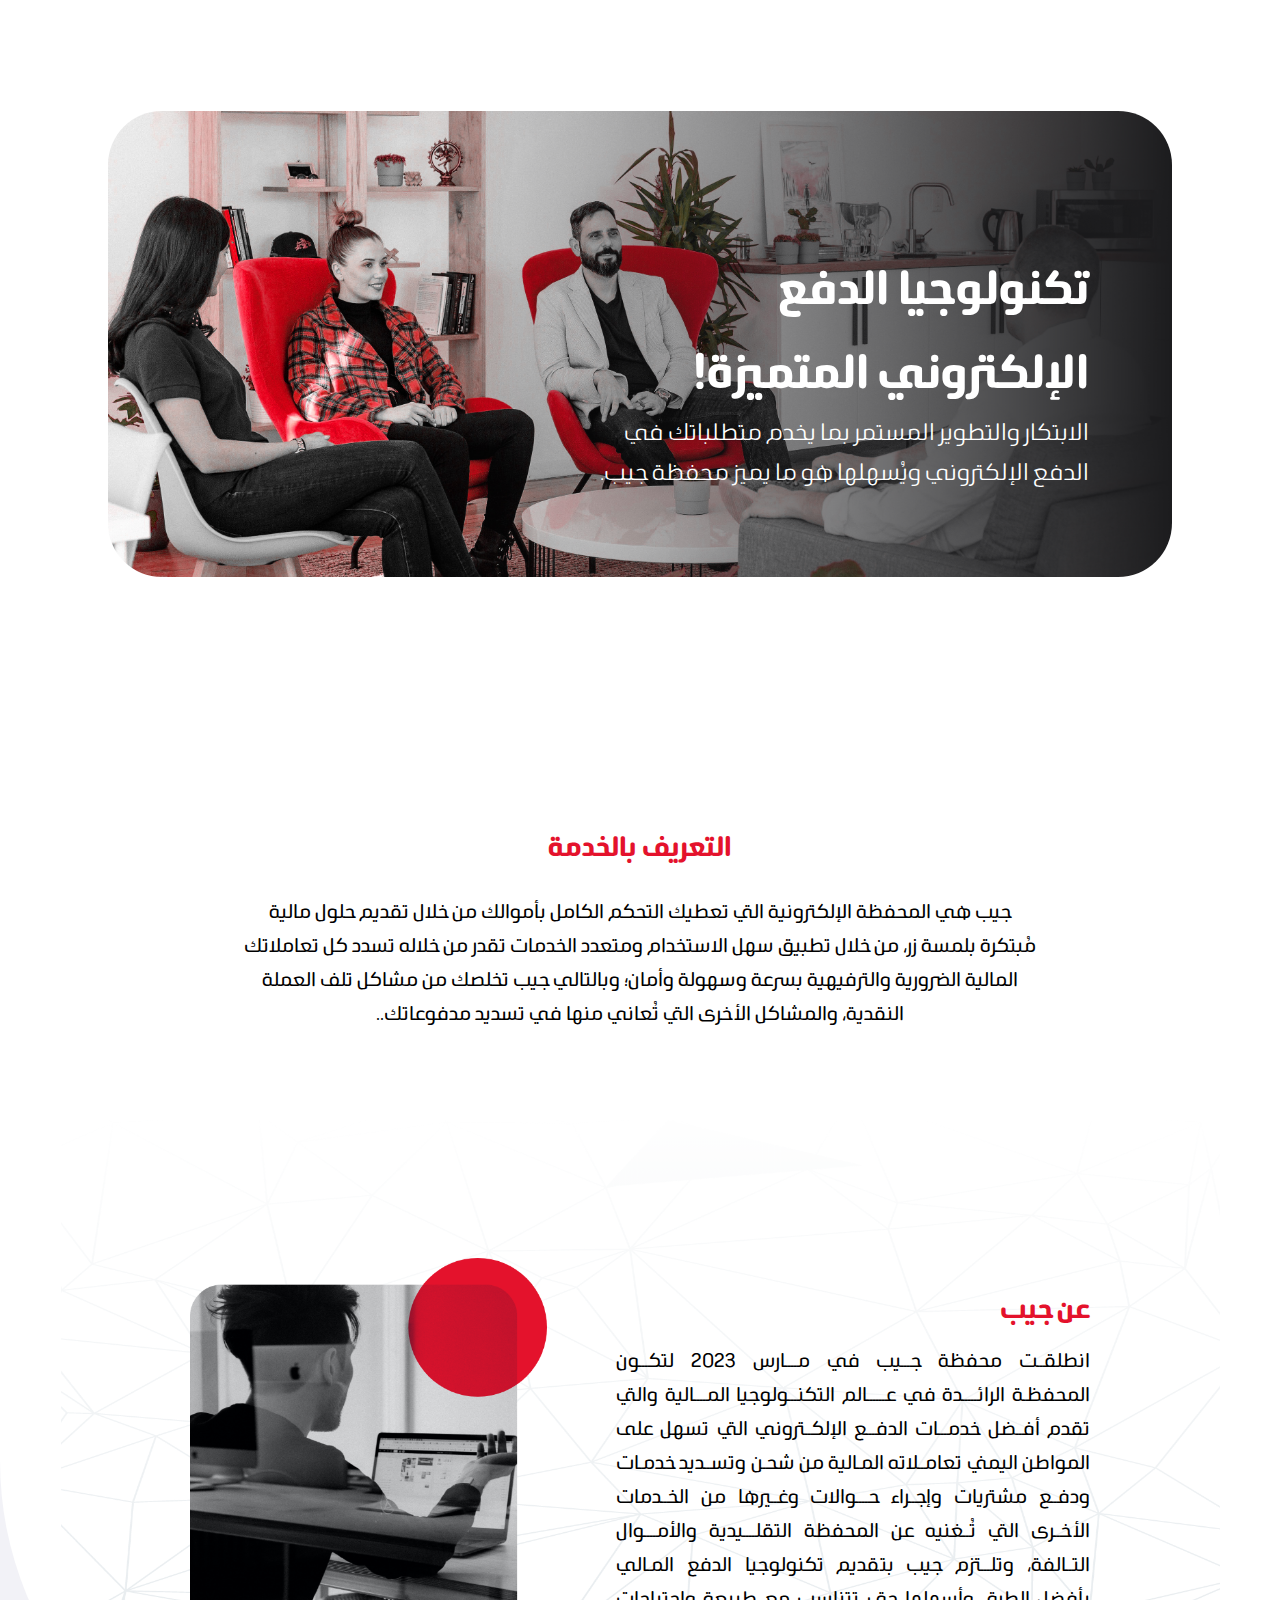
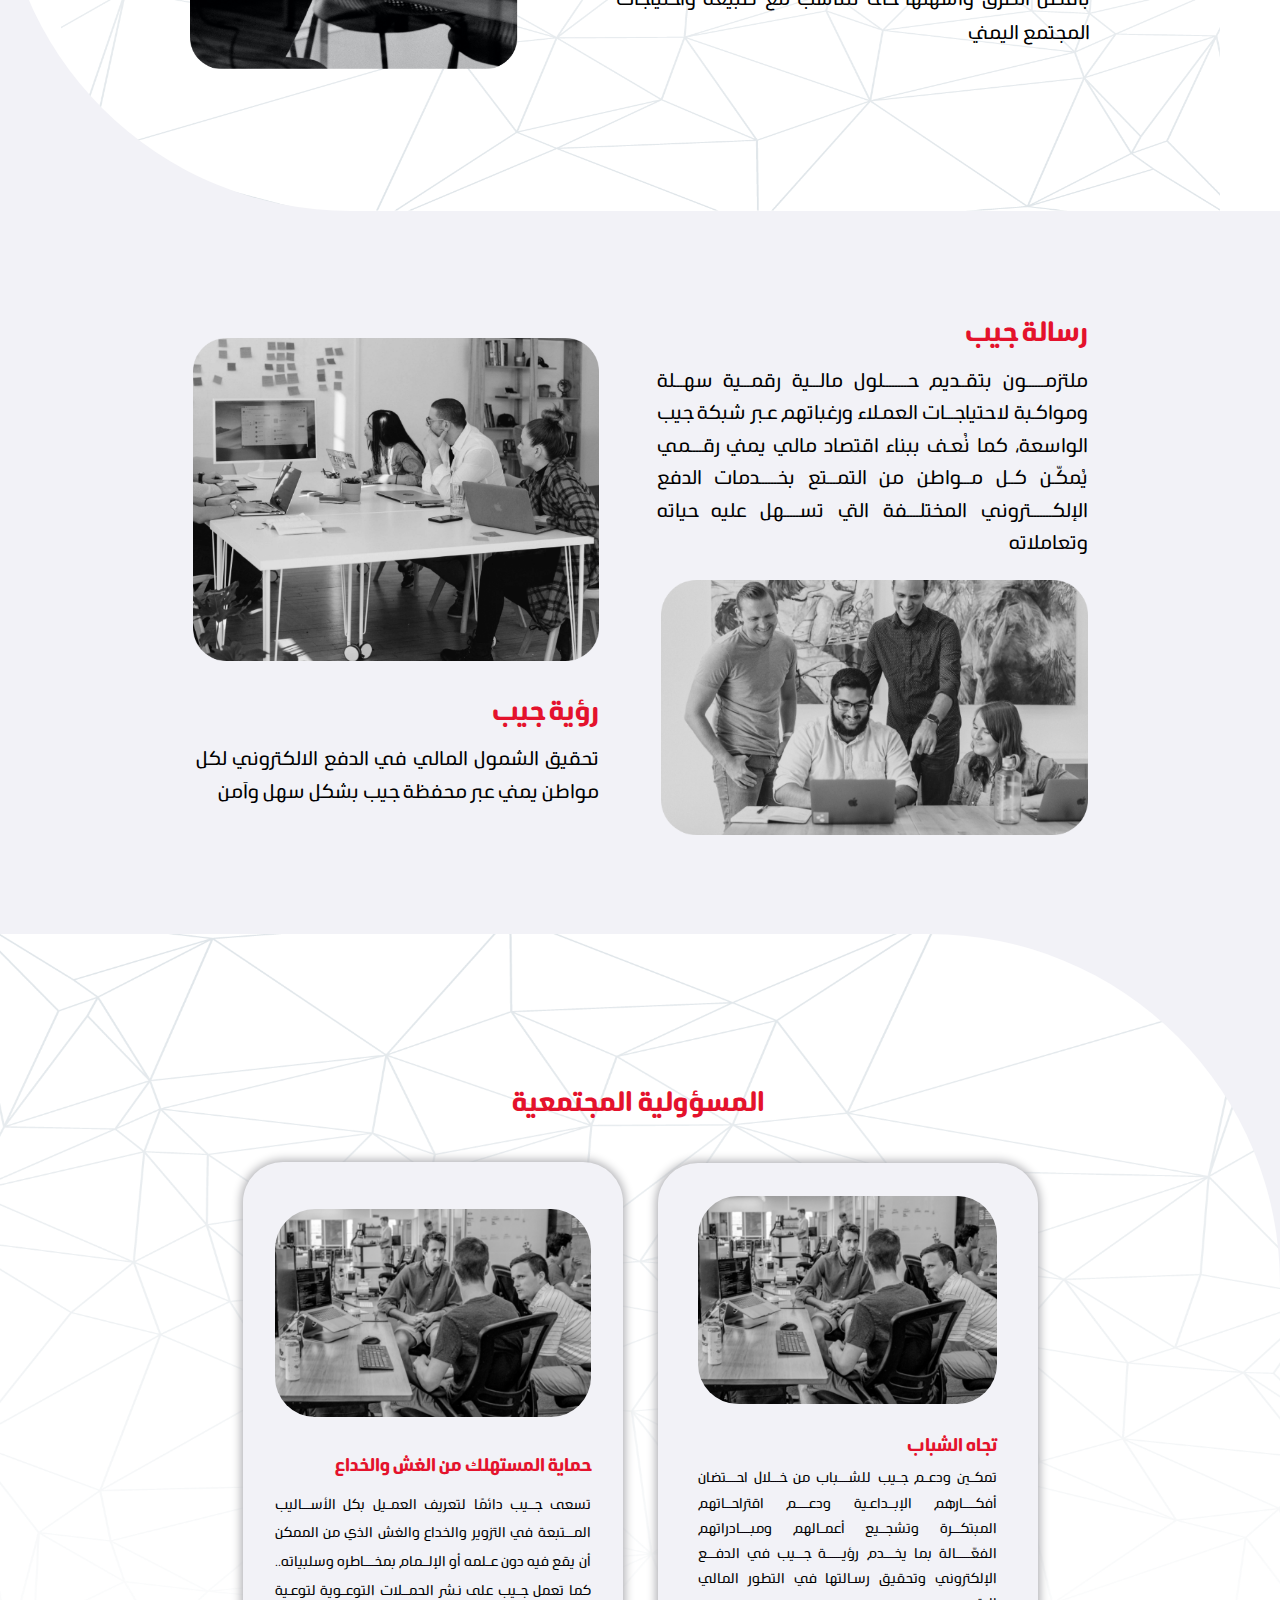
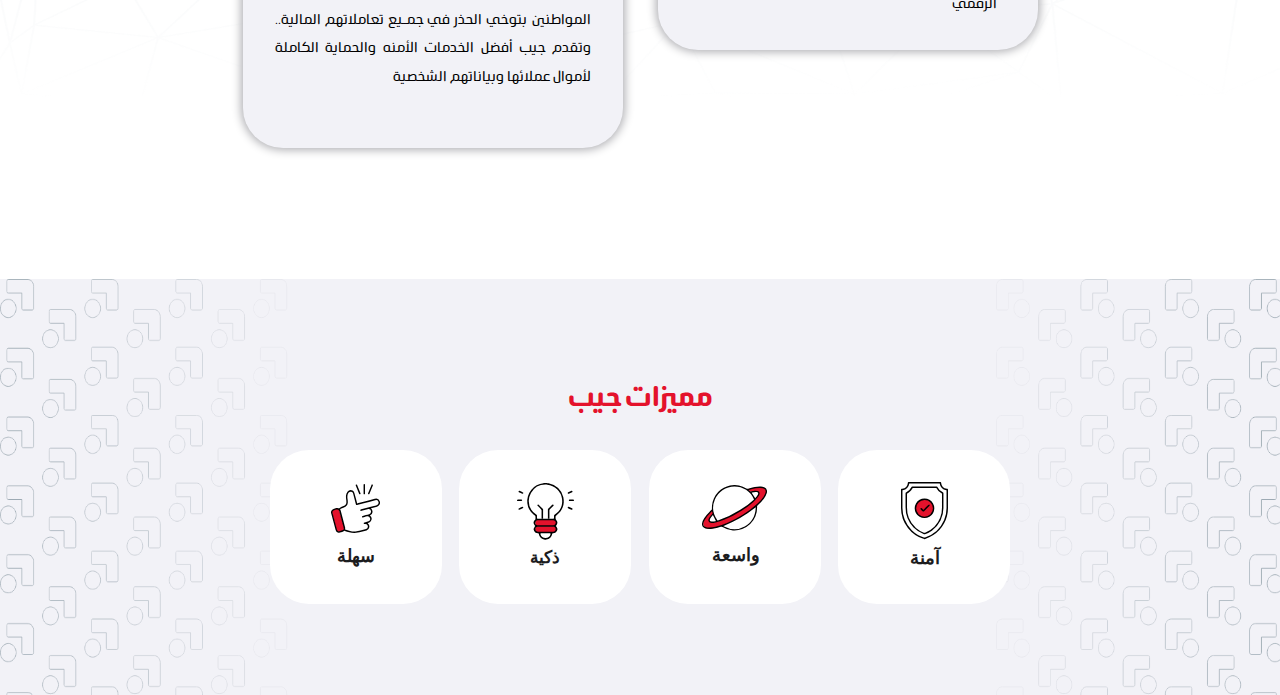
==== about.html @ a8034acf "Add files via upload" ====
<!DOCTYPE html>
<html lang="en">

<head>
    <meta charset="UTF-8">
    <meta http-equiv="X-UA-Compatible" content="IE=edge">
    <link rel="icon" href="images/Group 6614.png" type="image/x-icon" />
    <meta name="viewport" content="width=device-width, initial-scale=1.0">
    <link rel="stylesheet" href="css/about/about.css">
    <title>عن جيب</title>
</head>

<body>
    <div class="about">
        <!-- <div class="patern-about"> -->
        <div class="section-one">
            <div class="section-one-image">
                <img src="images/about/Mask Group 29.png" alt="">
                <div class="section-one-description">
                    <h1>تكنولوجيا الدفع الإلكتروني المتميزة!</h1>
                    <p>الابتكار والتطوير المستمر بما يخدم متطلباتك في الدفع الإلكتروني ويُسهلها هو ما يميز محفظة جيب.</p>
                </div>
            </div>

        </div>
        <div class="section-two">
            <h1>التعريف بالخدمة</h1>
            <p>جيب هي المحفظة الإلكترونية التي تعطيك التحكم الكامل بأموالك من خلال تقديم حلول مالية مُبتكرة بلمسة زر، من خلال تطبيق سهل الاستخدام ومتعدد الخدمات تقدر من خلاله تسدد كل تعاملاتك المالية الضرورية والترفيهية بسرعة وسهولة وأمان؛ وبالتالي جيب تخلصك
                من مشاكل تلف العملة النقدية، والمشاكل الأخرى التي تُعاني منها في تسديد مدفوعاتك..</p>
        </div>
        <div class="section-three-patern">
            <div class="section-three">
                <div class="section-three-image"> <img src="images/about/Group 6380.png" alt=""></div>

                <div class="section-three-description">
                    <h1>عن جيب</h1>
                    <p>انطلقــت محفظة جـــيب في مــــارس 2023 لتكـــون المحفظـة الرائـــــدة في عــــــالم التكنـــولوجيا المــــالية والتي تقدم أفــضل خدمـــات الدفـــع الإلكــتروني التي تسهل على المواطن اليمني تعامــلاته المـالية من شحـن وتســديد خدمـات
                        ودفــع مشتريات وإجــراء حــــوالات وغــيرها من الخــدمات الأخــرى التي تُــغنيه عن المحفظة التقلــــيدية والأمــــوال التــالفة، وتلـــتزم جيب بتقديم تكنولوجيا الدفع المـالي بأفضل الطرق وأسهلها حتى تتناسب مع طبيعة واحتياجات المجتمع
                        اليمني
                    </p>
                </div>
            </div>
        </div>
        <div class="section-four">
            <div class="section-four-vision">
                <div class="section-four-vision-image">
                    <img src="images/about/Mask Group 34.png" alt="">
                </div>
                <div class="section-four-vision-description">
                    <h1>رؤية جيب</h1>
                    <p>تحقيق الشمول المالي في الدفع الالكتروني لكل مواطن يمني عبر محفظة جيب بشكل سهل وآمن</p>
                </div>
            </div>
            <div class="section-four-message">
                <div class="section-four-message-description">
                    <h1>رسالة جيب</h1>
                    <p>ملتزمــــــون بتقــديم حــــــــلول مالـــية رقمـــية سهـــلة ومواكـبة لاحتياجـــات العمـلاء ورغباتهم عـبر شبكة جيب الواسعة، كما نُعـنى ببناء اقتصاد مالي يمني رقــــمي يُمكّـن كــل مـــواطن من التمـــتع بخــــــدمات الدفع الإلكـــــــتروني
                        المختلــــفة التي تســـــهل عليه حياته وتعاملاته</p>
                </div>
                <div class="section-four-message-image">
                    <img src="images/about/Mask Group 35.png" alt="">
                </div>

            </div>
        </div>
        <div class="section-five">
            <div class="section-five-title">
                <h1>المسؤولية المجتمعية</h1>
            </div>

            <div class="towards-youth">
                <div class="towards-youth-image">
                    <img src="images/about/Mask Group 32.png" alt="">
                </div>
                <div class="towards-youth-description">
                    <h1>تجاه الشباب</h1>
                    <p>تمكــين ودعــم جــيب للشـــــباب من خــــلال احـــــتضان أفكــــــارهم الإبـــداعـية ودعــــــم اقتراحـــاتهم المبتكــــرة وتشجـــيع أعمــالهم ومبـــــادراتهم الفعّـــــــالة بما يخـــــدم رؤيــــــــة جــــيب في الدفــــع الإلكتروني
                        وتحقيق رسـالتها في التطور المالي الرقمي</p>
                </div>
            </div>
            <div class="consumer-protection">
                <div class="consumer-protection-image">
                    <img src="images/about/Mask Group 32.png" alt="">
                </div>
                <div class="consumer-protection-description">
                    <h1>حماية المستهلك من الغش والخداع</h1>
                    <p>تسعى جـــيب دائمًا لتعريف العمــيل بكل الأســــاليب المــــتبعة في التزوير والخداع والغش الذي من الممكن أن يقع فيه دون عــلمه أو الإلـــمام بمخـــــاطره وسلبياته.. كما تعمل جــيب على نـشر الحمـــلات التوعــوية لتوعـية المواطنين بتوخي
                        الحذر في جمــيع تعاملاتهم المالية.. وتقدم جيب أفضل الخدمات الأمنه والحماية الكاملة لأموال عملائها وبياناتهم الشخصية</p>
                </div>
            </div>
        </div>
        <div class="section-six">
            <div class="section-six-title">مميزات جيب</div>
            <div class="section-six-card-contenr">
                <div class="card-one">
                    <a></a>
                </div>
                <div class="card-two">
                    <a></a>
                </div>
                <div class="card-three">
                    <a></a>
                </div>
                <div class="card-four">
                    <a></a>
                </div>
            </div>
        </div>






        <!-- </div> -->
    </div>

</body>

</html>
---- css/about/about.css ----
@font-face {
    font-family: myFirstFont;
    src: url(../../font/Linaround-Regular.otf);
}

@font-face {
    font-family: myScoundFont;
    src: url(../../font/Linaround-Bold.otf);
    /* font-weight: bold; */
}

@font-face {
    font-family: myThirdFont;
    src: url(../../font/Linaround-Light.otf);
}

@font-face {
    font-family: myforthFont;
    src: url(../../font/Linaround-ExtraLight.otf);
}

@font-face {
    font-family: myfifthFont;
    src: url(../../font/Linaround-SemiBold.otf);
}

@font-face {
    font-family: mysixthFont;
    src: url(../../font/Linaround-Thin.otf);
}

* {
    padding: 0;
    margin: 0;
    box-sizing: border-box;
}

body {
    background-color: #F2F2F7;
}

.about {
    background-color: #F2F2F7;
    position: relative;
    display: flex;
    height: 100%;
    flex-direction: column;
    align-content: center;
    align-items: center;
    flex-wrap: nowrap;
}

.section-one {
    background-color: #FFFFFF;
    display: flex;
    height: 992px;
    width: 100vw;
    position: relative;
    flex-direction: column;
    align-items: center;
}

.section-one .section-one-image {
    display: flex;
    flex-direction: column;
    width: 1556px;
    height: 682px;
    border-radius: 54px;
    position: absolute;
    top: 111px;
}

.section-one-image img {
    object-fit: contain;
}

.section-one-description {
    position: absolute;
    width: 590px;
    height: 308px;
    top: 32%;
    right: 12%;
    direction: rtl;
}

.section-one-description h1 {
    color: white;
    font-size: 80px;
    text-align: right;
    font-family: myScoundFont;
    font-weight: normal;
    direction: rtl;
    /* white-space: nowrap;  */
}

.section-one-description p {
    color: white;
    font-size: 40px;
    text-align: right;
    font-family: myThirdFont;
}

.section-two {
    background-color: #FFFFFF;
    display: flex;
    position: relative;
    flex-direction: column;
    align-content: center;
    width: 100vw;
    height: 526px;
    align-items: center;
    justify-content: center;
    flex-wrap: nowrap;
}

.section-two h1 {
    color: #E4122C;
    font-size: 48px;
    margin-bottom: 24px;
    font-family: myScoundFont;
    font-weight: normal;
}

.section-two p {
    text-align: center;
    width: 1118px;
    font-size: 35px;
    text-align: justify center;
    font-family: myFirstFont;
    font-weight: normal;
}

.section-three-patern {
    background-color: #FFFFFF;
    border-radius: 0px 0px 0px 450px;
    background-image: url('../../images/about/Path\ 3931.png');
    background-repeat: no-repeat;
    background-size: contain;
    position: relative;
    display: flex;
    width: 100vw;
    height: 937px;
    justify-content: center;
    align-items: center;
}

.section-three {
    display: flex;
    flex-direction: row;
    flex-wrap: nowrap;
}

.section-three-image img {
    width: 564px;
    height: 649px;
    margin-right: 118px;
}

.section-three-description {
    width: 604px;
    display: flex;
    flex-direction: column;
    /* align-items: flex-end;
    align-content: flex-end; */
    justify-content: center;
    direction: rtl;
}

.section-three-description h1 {
    color: #E4122C;
    font-size: 45px;
    font-family: myScoundFont;
    font-weight: normal;
    margin-bottom: 11px;
}

.section-three-description p {
    color: black;
    font-size: 32px;
    text-align: justify;
    font-family: myFirstFont;
    font-weight: normal;
}

.section-four {
    position: relative;
    width: 100vw;
    height: 1031px;
    display: flex;
    flex-direction: row;
    flex-wrap: nowrap;
    align-content: center;
    justify-content: center;
    align-items: center;
}

.section-four-vision {
    display: flex;
    width: 604px;
    flex-direction: column;
    flex-wrap: nowrap;
    direction: rtl;
    margin-right: 78px;
}

.section-four-vision img {
    width: 604px;
}

.section-four-vision h1 {
    color: #E4122C;
    font-size: 45px;
    text-align: justify;
    margin-top: 5%;
    margin-bottom: 2%;
    font-family: myScoundFont;
    font-weight: normal;
}

.section-four-vision p {
    color: black;
    font-size: 32px;
    text-align: justify;
    line-height: 1.3;
    font-family: myFirstFont;
    font-weight: normal;
}

.section-four-message {
    display: flex;
    width: 604px;
    flex-direction: column;
    flex-wrap: nowrap;
    align-content: center;
    direction: rtl;
}

.section-four-message img {
    width: 604px;
}

.section-four-message h1 {
    color: #E4122C;
    font-size: 45px;
    text-align: justify;
    font-family: myScoundFont;
    font-weight: normal;
}

.section-four-message p {
    color: black;
    font-size: 32px;
    text-align: justify;
    line-height: 1.3;
    margin-top: 2%;
    margin-bottom: 5%;
    font-family: myFirstFont;
    font-weight: normal;
}

.section-five {
    background-color: #FFFFFF;
    position: relative;
    width: 100vw;
    height: 1185px;
    display: flex;
    
    background-image: url('../../images/about/Path\ 7042.png');
    background-size: contain;
    border-radius: 0px 450px 0px 0px;
    flex-direction: row-reverse;
    flex-wrap: nowrap;
    align-content: center;
    align-items: center;
    justify-content: center;
    justify-content: center;
    background-repeat: no-repeat;
}

.towards-youth {
    display: flex;
    border-radius: 10%;
    background-color: #F2F2F7;
    width: 528px;
    height: 622px;
    flex-direction: column;
    flex-wrap: nowrap;
    align-content: center;
    align-items: center;
    justify-content: center;
    margin-left: 70px;
    box-shadow: 0px 0px 10px 2px #AEAEB2;
}

.towards-youth img {
    width: 416px;
    height: 289px;
    margin-top: 32px;
}

.towards-youth-description {
    width: 416px;
    direction: rtl;
}

.towards-youth h1 {
    color: #E4122C;
    font-size: 32px;
    margin-top: 27px;
    margin-bottom: 10px;
    text-align: right;
    font-family: myScoundFont;
    font-weight: normal;
}

.towards-youth p {
    color: black;
    font-size: 22px;
    text-align: justify;
    line-height: 1.3;
    font-family: myFirstFont;
    font-weight: normal;
}

.consumer-protection {
    display: flex;
    border-radius: 10%;
    background-color: #F2F2F7;
    width: 528px;
    height: 710px;
    flex-direction: column;
    flex-wrap: nowrap;
    align-content: center;
    align-items: center;
    margin-top: 5%;
    box-shadow: 0px 0px 10px 2px #AEAEB2;
}

.consumer-protection img {
    width: 416px;
    height: 289px;
    margin-top: 44px;
}

.consumer-protection-description {
    width: 416px;
    direction: rtl;
}

.consumer-protection h1 {
    color: #E4122C;
    font-size: 32px;
    margin-top: 27px;
    margin-bottom: 10px;
    text-align: right;
    font-family: myScoundFont;
    font-weight: normal;
}

.consumer-protection p {
    color: black;
    font-size: 22px;
    text-align: justify;
    line-height: 1.3;
    font-family: myFirstFont;
    font-weight: normal;
}

.section-six {
    position: relative;
    background-color: #F2F2F7;
    background-image: url('../../images/about/Group\ 6385.png');
    background-size: contain;
    width: 100vw;
    height: 100vh;
    display: flex;
    flex-direction: column;
    align-content: center;
    justify-content: center;
    align-items: center;
}

.section-six-card-contenr {
    width: 838px;
    height: 492px;
    display: flex;
    flex-direction: row-reverse;
    flex-wrap: wrap;
    justify-content: center;
    align-items: center;
    justify-content: space-between;
}

.section-six-title {
    font-size: 4 5px;
    font-weight: normal;
    font-family: myScoundFont;
    color: #E4122C;
    margin-bottom: 30px;
}

.card-one {
    display: flex;
    background-color: #FFFFFF;
    border-radius: 39px;
    width: 172px;
    height: 154px;
    align-content: center;
    justify-content: center;
    align-items: center;
}

.card-one>a {
    background-image: url('../../images/about/Group\ 6978.svg');
    background-repeat: no-repeat;
    background-size: 46.71px 88.9px;
    width: 46.71px;
    height: 88.9px;
}

.card-two {
    display: flex;
    background-color: #FFFFFF;
    border-radius: 39px;
    width: 172px;
    height: 154px;
    align-content: center;
    justify-content: center;
    align-items: center;
}

.card-two>a {
    background-image: url('../../images/about/Group\ 6979.svg');
    background-repeat: no-repeat;
    background-size: 65.36px 82.98px;
    width: 65.36px;
    height: 82.98px;
}

.card-three {
    display: flex;
    background-color: #FFFFFF;
    border-radius: 39px;
    width: 172px;
    height: 154px;
    align-content: center;
    justify-content: center;
    align-items: center;
}

.card-three>a {
    background-image: url('../../images/about/Group\ 6980.svg');
    background-repeat: no-repeat;
    background-size: 57.23px 87.9px;
    width: 57.23px;
    height: 87.9px;
}

.card-four {
    display: flex;
    background-color: #FFFFFF;
    border-radius: 39px;
    width: 172px;
    height: 154px;
    align-content: center;
    justify-content: center;
    align-items: center;
}

.card-four>a {
    background-image: url('../../images/about/Group\ 6983.svg') !important;
    background-repeat: no-repeat;
    background-size: 49.87px 84.96px;
    width: 49.87px;
    height: 84.96px;
}

@media screen and (max-width:600px) {
    .section-one {
        background-color: #FFFFFF;
        display: flex;
        height: 745px;
        width: 100vw;
        position: relative;
        flex-direction: column;
        align-items: center;
    }
    .section-one .section-one-image {
        display: flex;
        flex-direction: column;
        max-width: 300px !important;
        height: 606px !important;
        border-radius: 54px;
        position: absolute;
        top: 38px;
    }
    .section-one-image img {
        object-fit: cover;
        max-width: 300px !important;
        height: 606px !important;
        border-radius: 40px;
    }
    .section-one-description {
        position: absolute;
        width: 298px;
        height: 308px;
        top: 67%;
        right: 13%;
    }
    .section-one-description h1 {
        color: white;
        font-size: 25px;
        text-align: right;
    }
    .section-one-description p {
        color: white;
        font-size: 20px;
        text-align: right;
        width: 255px;
        margin-left: 47px;
    }
    .section-two {
        background-color: #FFFFFF;
        display: flex;
        position: relative;
        flex-direction: column;
        align-content: center;
        width: 100vw;
        height: 338px;
        align-items: center;
        justify-content: center;
        flex-wrap: nowrap;
    }
    .section-two h1 {
        color: #E4122C;
        font-size: 20px;
        margin-bottom: 24px;
    }
    .section-two p {
        text-align: center;
        width: 254px;
        font-size: 16px;
        text-align: justify;
        direction: rtl;
    }
    .section-three-patern {
        background-color: #FFFFFF;
        border-radius: 0px 0px 0px 140px;
        background-image: url('../../images/about/Path\ 3931.png');
        background-repeat: no-repeat;
        background-size: contain;
        background-position: bottom;
        position: relative;
        display: flex;
        width: 100vw;
        height: 762px;
        justify-content: center;
        align-items: center;
    }
    .section-three {
        display: flex;
        flex-direction: column;
        flex-wrap: nowrap;
        align-items: center;
    }
    .section-three-image img {
        width: 277px;
        height: 305px;
        margin-right: -41px;
    }
    .section-three-description {
        width: 262px;
        display: flex;
        flex-direction: column;
        justify-content: center;
        direction: rtl;
    }
    .section-three-description h1 {
        color: #E4122C;
        font-size: 20px;
    }
    .section-three-description p {
        color: black;
        font-size: 16px;
        text-align: justify;
    }
    .section-four {
        position: relative;
        width: 100vw;
        height: 959px;
        display: flex;
        flex-direction: column-reverse;
        flex-wrap: nowrap;
        align-content: center;
        justify-content: center;
        align-items: center;
    }
    .section-four-vision {
        display: flex;
        width: 255px;
        flex-direction: column-reverse;
        flex-wrap: nowrap;
        direction: rtl;
        margin-right: 0;
    }
    .section-four-vision img {
        width: 255px;
        margin-top: 15px;
    }
    .section-four-vision h1 {
        color: #E4122C;
        font-size: 20px;
        text-align: justify;
        margin-top: 5%;
        margin-bottom: 2%;
    }
    .section-four-vision p {
        color: black;
        font-size: 16px;
        text-align: justify;
        line-height: 1.3;
        width: 255px;
    }
    .section-four-message {
        display: flex;
        width: 264px;
        flex-direction: column;
        flex-wrap: nowrap;
        align-content: center;
        direction: rtl;
    }
    .section-four-message img {
        width: 264px;
    }
    .section-four-message h1 {
        color: #E4122C;
        font-size: 20px;
        text-align: justify;
    }
    .section-four-message p {
        color: black;
        font-size: 16px;
        text-align: justify;
        line-height: 1.3;
        margin-top: 2%;
        margin-bottom: 5%;
    }
    .section-five {
        background-color: #FFFFFF;
        position: relative;
        width: 100vw;
        height: 1123px;
        display: flex;
        background-image: url('../../images/about/Path\ 7042.png');
        background-size: contain;
        border-radius: 0px 140PX 0px 0px;
        flex-direction: column;
        flex-wrap: nowrap;
        align-content: center;
        align-items: center;
        justify-content: center;
        justify-content: center;
    }
    .section-five-title h1 {
        font-size: 20px;
        font-weight: normal;
        font-family: myScoundFont;
        color: #E4122C;
        margin-bottom: 25px;
    }
    .towards-youth {
        display: flex;
        border-radius: 40px;
        background-color: #F2F2F7;
        width: 255px;
        height: 376px;
        flex-direction: column;
        flex-wrap: nowrap;
        align-content: center;
        align-items: center;
        justify-content: space-around;
        margin-left: 0;
        box-shadow: 0px 0px 10px 2px #AEAEB2;
    }
    .towards-youth img {
        width: 220px;
        height: 183px;
        margin-top: 18PX;
        margin-bottom: 0PX;
        object-fit: cover;
        border-radius: 23px;
    }
    .towards-youth-description {
        width: 220px;
        direction: rtl;
    }
    .towards-youth h1 {
        color: #E4122C;
        font-size: 19px;
        margin-top: 0PX;
        margin-bottom: 5px;
        text-align: right;
    }
    .towards-youth p {
        color: black;
        font-size: 14px;
        text-align: justify;
        line-height: 1.4;
    }
    .consumer-protection {
        display: flex;
        border-radius: 40px;
        background-color: #F2F2F7;
        width: 264px;
        height: 514px;
        flex-direction: column;
        flex-wrap: nowrap;
        align-content: center;
        align-items: center;
        justify-content: space-around;
        margin-top: 5%;
        box-shadow: 0px 0px 10px 2px #AEAEB2;
        /* justify-content: space-around; */
    }
    .consumer-protection img {
        width: 220px;
        height: 246px;
        margin-top: 12px;
        object-fit: cover;
        border-radius: 23px;
    }
    .consumer-protection-description {
        width: 220px;
        direction: rtl;
    }
    .consumer-protection h1 {
        color: #E4122C;
        font-size: 19px;
        text-align: right;
    }
    .consumer-protection p {
        color: black;
        font-size: 14px;
        text-align: justify;
        line-height: 1.6;
    }
    .section-six {
        position: relative;
        background-color: #F2F2F7;
        background-image: url('../../images/about/Group\ 6385.png');
        background-size: contain;
        width: 100vw;
        height: 230.5PX;
        display: flex;
        flex-direction: column;
        align-content: center;
        justify-content: center;
        align-items: center;
    }
    .section-six-card-contenr {
        width: 254px;
        height: 149px;
        display: flex;
        flex-direction: row-reverse;
        flex-wrap: wrap;
        justify-content: center;
        align-items: center;
        justify-content: space-between;
    }
    .section-six-title {
        font-size: 20px;
        font-weight: normal;
        font-family: myScoundFont;
        color: #E4122C;
        margin-bottom: 30px;
    }
    .card-one {
        display: flex;
        background-color: #FFFFFF;
        border-radius: 39px;
        width: 172px;
        height: 154px;
        align-content: center;
        justify-content: center;
        align-items: center;
    }
    .card-one>a {
        background-image: url('../../images/about/Group\ 6978.svg');
        background-repeat: no-repeat;
        background-size: 46.71px 88.9px;
        width: 46.71px;
        height: 88.9px;
    }
    .card-two {
        display: flex;
        background-color: #FFFFFF;
        border-radius: 39px;
        width: 172px;
        height: 154px;
        align-content: center;
        justify-content: center;
        align-items: center;
    }
    .card-two>a {
        background-image: url('../../images/about/Group\ 6979.svg');
        background-repeat: no-repeat;
        background-size: 65.36px 82.98px;
        width: 65.36px;
        height: 82.98px;
    }
    .card-three {
        display: flex;
        background-color: #FFFFFF;
        border-radius: 39px;
        width: 172px;
        height: 154px;
        align-content: center;
        justify-content: center;
        align-items: center;
    }
    .card-three>a {
        background-image: url('../../images/about/Group\ 6980.svg');
        background-repeat: no-repeat;
        background-size: 57.23px 87.9px;
        width: 57.23px;
        height: 87.9px;
    }
    .card-four {
        display: flex;
        background-color: #FFFFFF;
        border-radius: 39px;
        width: 172px;
        height: 154px;
        align-content: center;
        justify-content: center;
        align-items: center;
    }
    .card-four>a {
        background-image: url('../../images/about/Group\ 6983.svg') !important;
        background-repeat: no-repeat;
        background-size: 49.87px 84.96px;
        width: 49.87px;
        height: 84.96px;
    }
}

@media (min-width:601px) and (max-width:1200px) {
    .section-one {
        background-color: #FFFFFF;
        display: flex;
        height: 621px;
        width: 100vw;
        position: relative;
        flex-direction: column;
        align-items: center;
    }
    .section-one .section-one-image {
        display: flex;
        flex-direction: column;
        width: 665px !important;
        height: 496px !important;
        border-radius: 54px;
        position: absolute;
        top: 62px;
    }
    .section-one-image img {
        object-fit: cover;
        width: 665px !important;
        height: 496px !important;
        border-radius: 50px;
    }
    .section-one-description {
        position: absolute;
        width: 347px;
        height: 308px;
        top: 32%;
        right: 12%;
    }
    .section-one-description h1 {
        color: white;
        font-size: 35px;
        text-align: right;
        /* white-space: nowrap;  */
    }
    .section-one-description p {
        color: white;
        font-size: 24px;
        text-align: right;
    }
    .section-two {
        background-color: #FFFFFF;
        display: flex;
        position: relative;
        flex-direction: column;
        align-content: center;
        width: 100vw;
        height: 342px;
        align-items: center;
        justify-content: center;
        flex-wrap: nowrap;
    }
    .section-two h1 {
        color: #E4122C;
        font-size: 24px;
        margin-bottom: 24px;
    }
    .section-two p {
        text-align: center;
        width: 570px;
        font-size: 18px;
        text-align: justify center;
        direction: rtl;
    }
    .section-three-patern {
        background-color: #FFFFFF;
        border-radius: 0px 0px 0px 206px;
        background-image: url('../../images/about/Path\ 3931.png');
        background-repeat: no-repeat;
        background-size: contain;
        background-position: bottom;
        position: relative;
        display: flex;
        width: 100vw;
        height: 942px;
        justify-content: center;
        align-items: center;
    }
    .section-three {
        display: flex;
        flex-direction: column;
        flex-wrap: nowrap;
        align-items: center;
    }
    .section-three-image img {
        width: 371px;
        height: 401px;
        margin-right: -41px;
    }
    .section-three-description {
        width: 341px;
        display: flex;
        flex-direction: column;
        /* align-items: flex-end;
        align-content: flex-end; */
        justify-content: center;
        direction: rtl;
    }
    .section-three-description h1 {
        color: #E4122C;
        font-size: 24px;
    }
    .section-three-description p {
        color: black;
        font-size: 18px;
        text-align: justify;
    }
    .section-four {
        position: relative;
        width: 100vw;
        height: 612px;
        display: flex;
        flex-direction: row;
        flex-wrap: nowrap;
        align-content: center;
        justify-content: center;
        align-items: center;
    }
    .section-four-vision {
        display: flex;
        width: 279px;
        flex-direction: column;
        flex-wrap: nowrap;
        direction: rtl;
        margin-right: 34px;
    }
    .section-four-vision img {
        width: 279px;
    }
    .section-four-vision h1 {
        color: #E4122C;
        font-size: 22px;
        text-align: justify;
        margin-top: 5%;
        margin-bottom: 2%;
    }
    .section-four-vision p {
        color: black;
        font-size: 18px;
        text-align: justify;
        line-height: 1.3;
        width: 279px;
    }
    .section-four-message {
        display: flex;
        width: 279px;
        flex-direction: column;
        flex-wrap: nowrap;
        align-content: center;
        direction: rtl;
    }
    .section-four-message img {
        width: 279px;
    }
    .section-four-message h1 {
        color: #E4122C;
        font-size: 22px;
        text-align: justify;
    }
    .section-four-message p {
        color: black;
        font-size: 18px;
        text-align: justify;
        line-height: 1.3;
        margin-top: 2%;
        margin-bottom: 5%;
    }
    .section-five {
        background-color: #FFFFFF;
        position: relative;
        width: 100vw;
        height: 806px;
        display: flex;
        background-image: url('../../images/about/Path\ 7042.png');
        background-size: contain;
        border-radius: 0px 206px 0px 0px;
        flex-direction: column;
        flex-wrap: nowrap;
        align-content: center;
        align-items: center;
        justify-content: center;
        justify-content: center;
    }
    .section-five-title h1 {
        font-size: 24px;
        font-weight: normal;
        font-family: myScoundFont;
        color: #E4122C;
        margin-bottom: 37px;
    }
    .towards-youth {
        display: flex;
        border-radius: 40px;
        background-color: #F2F2F7;
        width: 597px;
        height: 247px;
        flex-direction: row-reverse;
        flex-wrap: nowrap;
        align-content: center;
        align-items: center;
        justify-content: space-around;
        margin-left: 0;
        box-shadow: 0px 0px 10px 2px #AEAEB2;
    }
    .towards-youth img {
        width: 220px;
        height: 183px;
        margin-top: 0;
        object-fit: cover;
        border-radius: 30px;
    }
    .towards-youth-description {
        width: 284px;
        direction: rtl;
    }
    .towards-youth h1 {
        color: #E4122C;
        font-size: 20px;
        margin-top: 27px;
        margin-bottom: 5px;
        text-align: right;
    }
    .towards-youth p {
        color: black;
        font-size: 16px;
        text-align: justify;
        line-height: 1.4;
    }
    .consumer-protection {
        display: flex;
        border-radius: 40px;
        background-color: #F2F2F7;
        width: 597px;
        height: 310px;
        flex-direction: row;
        flex-wrap: nowrap;
        align-content: center;
        align-items: center;
        margin-top: 5%;
        box-shadow: 0px 0px 10px 2px #AEAEB2;
        justify-content: space-around;
    }
    .consumer-protection img {
        width: 220px;
        height: 246px;
        margin-top: 0;
        object-fit: cover;
        border-radius: 30px;
    }
    .consumer-protection-description {
        width: 284px;
        direction: rtl;
    }
    .consumer-protection h1 {
        color: #E4122C;
        font-size: 20px;
        text-align: right;
    }
    .consumer-protection p {
        color: black;
        font-size: 16px;
        text-align: justify;
        line-height: 1.6;
    }
    .section-six {
        position: relative;
        background-color: #F2F2F7;
        background-image: url('../../images/about/Group\ 6385.png');
        background-size: contain;
        width: 100vw;
        height: 328px;
        display: flex;
        flex-direction: column;
        align-content: center;
        justify-content: center;
        align-items: center;
    }
    .section-six-card-contenr {
        width: 518px;
        height: 340px;
        display: flex;
        flex-direction: row-reverse;
        flex-wrap: wrap;
        justify-content: center;
        align-items: center;
        justify-content: space-between;
    }
    .section-six-title {
        font-size: 24px;
        font-weight: normal;
        font-family: myScoundFont;
        color: #E4122C;
        margin-bottom: 30px;
    }
    .card-one {
        display: flex;
        background-color: #FFFFFF;
        border-radius: 39px;
        width: 172px;
        height: 154px;
        align-content: center;
        justify-content: center;
        align-items: center;
    }
    .card-one>a {
        background-image: url('../../images/about/Group\ 6978.svg');
        background-repeat: no-repeat;
        background-size: 46.71px 88.9px;
        width: 46.71px;
        height: 88.9px;
    }
    .card-two {
        display: flex;
        background-color: #FFFFFF;
        border-radius: 39px;
        width: 172px;
        height: 154px;
        align-content: center;
        justify-content: center;
        align-items: center;
    }
    .card-two>a {
        background-image: url('../../images/about/Group\ 6979.svg');
        background-repeat: no-repeat;
        background-size: 65.36px 82.98px;
        width: 65.36px;
        height: 82.98px;
    }
    .card-three {
        display: flex;
        background-color: #FFFFFF;
        border-radius: 39px;
        width: 172px;
        height: 154px;
        align-content: center;
        justify-content: center;
        align-items: center;
    }
    .card-three>a {
        background-image: url('../../images/about/Group\ 6980.svg');
        background-repeat: no-repeat;
        background-size: 57.23px 87.9px;
        width: 57.23px;
        height: 87.9px;
    }
    .card-four {
        display: flex;
        background-color: #FFFFFF;
        border-radius: 39px;
        width: 172px;
        height: 154px;
        align-content: center;
        justify-content: center;
        align-items: center;
    }
    .card-four>a {
        background-image: url('../../images/about/Group\ 6983.svg') !important;
        background-repeat: no-repeat;
        background-size: 49.87px 84.96px;
        width: 49.87px;
        height: 84.96px;
    }
}

@media (min-width:1201px) and (max-width:1440px) {
    .section-one {
        background-color: #FFFFFF;
        display: flex;
        height: 730px;
        width: 100vw;
        position: relative;
        flex-direction: column;
        align-items: center;
    }
    .section-one .section-one-image {
        display: flex;
        flex-direction: column;
        width: 1064px !important;
        height: 466px !important;
        border-radius: 54px;
        position: absolute;
        top: 111px;
    }
    .section-one-image img {
        object-fit: cover;
        width: 1064px !important;
        height: 466px !important;
        border-radius: 54px;
    }
    .section-one-description {
        position: absolute;
        width: 520px;
        height: 234px;
        top: 133px;
        right: 83px;
    }
    .section-one-description h1 {
        color: white;
        font-size: 60px;
        text-align: right;
        /* white-space: nowrap;  */
    }
    .section-one-description p {
        color: white;
        font-size: 30px;
        text-align: right;
    }
    .section-two {
        background-color: #FFFFFF;
        display: flex;
        position: relative;
        flex-direction: column;
        align-content: center;
        width: 100vw;
        height: 390px;
        align-items: center;
        justify-content: center;
        flex-wrap: nowrap;
    }
    .section-two h1 {
        color: #E4122C;
        font-size: 35px;
        margin-bottom: 24px;
    }
    .section-two p {
        text-align: center;
        width: 796px;
        font-size: 25px;
        text-align: justify center;
        direction: rtl;
    }
    .section-three-patern {
        background-color: #FFFFFF;
        border-radius: 0px 0px 0px 350px;
        background-image: url('../../images/about/Path\ 3931.png');
        background-repeat: no-repeat;
        background-size: contain;
        background-position: bottom;
        position: relative;
        display: flex;
        width: 100vw;
        height: 691px;
        justify-content: center;
        align-items: center;
    }
    .section-three {
        display: flex;
        flex-direction: row;
        flex-wrap: nowrap;
        align-items: center;
    }
    .section-three-image img {
        width: 357px;
        height: 411px;
        margin-right: 69px;
    }
    .section-three-description {
        width: 474px;
        display: flex;
        flex-direction: column;
        /* align-items: flex-end;
        align-content: flex-end; */
        justify-content: center;
        direction: rtl;
    }
    .section-three-description h1 {
        color: #E4122C;
        font-size: 35px;
        direction: rtl;
    }
    .section-three-description p {
        color: black;
        font-size: 25px;
        text-align: justify;
        direction: rtl;
    }
    .section-four {
        position: relative;
        width: 100vw;
        height: 723px;
        display: flex;
        flex-direction: row;
        flex-wrap: nowrap;
        align-content: center;
        justify-content: center;
        align-items: center;
    }
    .section-four-vision {
        display: flex;
        width: 406px;
        flex-direction: column;
        flex-wrap: nowrap;
        direction: rtl;
        margin-right: 34px;
    }
    .section-four-vision img {
        width: 406px;
    }
    .section-four-vision h1 {
        color: #E4122C;
        font-size: 35px;
        text-align: justify;
        margin-top: 5%;
        margin-bottom: 2%;
    }
    .section-four-vision p {
        color: black;
        font-size: 25px;
        text-align: justify;
        line-height: 1.3;
        width: 403px;
    }
    .section-four-message {
        display: flex;
        width: 427px;
        flex-direction: column;
        flex-wrap: nowrap;
        align-content: center;
        direction: rtl;
        margin-left: 28px;
    }
    .section-four-message img {
        width: 427px;
    }
    .section-four-message h1 {
        color: #E4122C;
        font-size: 35px;
        text-align: justify;
    }
    .section-four-message p {
        color: black;
        font-size: 25px;
        text-align: justify;
        line-height: 1.3;
        margin-top: 2%;
        margin-bottom: 5%;
        width: 431px;
    }
    .section-five {
        background-color: #FFFFFF;
        position: relative;
        width: 100vw;
        height: 945px;
        display: flex;
        background-image: url('../../images/about/Path\ 7042.png');
        background-size: contain;
        border-radius: 0px 350px 0px 0px;
        flex-direction: row-reverse;
        flex-wrap: nowrap;
        align-content: center;
        align-items: center;
        justify-content: center;
        justify-content: center;
    }
    .section-five-title h1 {
        font-size: 35px;
        font-weight: normal;
        font-family: myScoundFont;
        color: #E4122C;
        margin-bottom: 30px;
        position: absolute;
        left: 40%;
        top: 15%;
    }
    .towards-youth {
        display: flex;
        border-radius: 40px;
        background-color: #F2F2F7;
        width: 380px;
        height: 487px;
        flex-direction: column;
        flex-wrap: nowrap;
        align-content: center;
        align-items: center;
        margin-left: 0;
        box-shadow: 0px 0px 10px 2px #AEAEB2;
    }
    .towards-youth img {
        width: 299px;
        height: 208px;
        margin-top: 0;
        object-fit: cover;
        border-radius: 40px;
        margin-top: 0px;
    }
    .towards-youth-description {
        width: 299px;
        direction: rtl;
        margin-top: 20px;
    }
    .towards-youth h1 {
        color: #E4122C;
        font-size: 23px;
        margin-top: 0px;
        margin-bottom: 5px;
        text-align: right;
    }
    .towards-youth p {
        color: black;
        font-size: 18px;
        text-align: justify;
        line-height: 1.4;
    }
    .consumer-protection {
        display: flex;
        border-radius: 40px;
        background-color: #F2F2F7;
        width: 380px;
        height: 586px;
        flex-direction: column;
        flex-wrap: nowrap;
        align-content: center;
        align-items: center;
        margin-top: 7.5%;
        box-shadow: 0px 0px 10px 2px #AEAEB2;
        margin-right: 35px;
        /* justify-content: space-around; */
    }
    .consumer-protection img {
        width: 316px;
        height: 208px;
        margin-top: 0;
        object-fit: cover;
        border-radius: 40px;
        margin-top: 47px;
    }
    .consumer-protection-description {
        width: 316px;
        direction: rtl;
    }
    .consumer-protection h1 {
        color: #E4122C;
        font-size: 23px;
        text-align: right;
    }
    .consumer-protection p {
        color: black;
        font-size: 18px;
        text-align: justify;
        line-height: 1.6;
    }
    .section-six {
        position: relative;
        background-color: #F2F2F7;
        background-image: url('../../images/about/Group\ 6385.png');
        background-size: 1283.59px 623.06px;
        background-repeat: no-repeat;
        width: 100vw;
        height: 416px !important;
        display: flex;
        flex-direction: column;
        align-content: center;
        justify-content: center;
        align-items: center;
    }
    .section-six-card-contenr {
        width: 741px;
        height: 154px;
        display: flex;
        flex-direction: row-reverse;
        flex-wrap: wrap;
        justify-content: center;
        align-items: center;
        justify-content: space-between;
    }
    .section-six-title {
        font-size: 35px;
        font-weight: normal;
        font-family: myScoundFont;
        color: #E4122C;
        margin-bottom: 30px;
    }
    .card-one {
        display: flex;
        background-color: #FFFFFF;
        border-radius: 39px;
        width: 172px;
        height: 154px;
        align-content: center;
        justify-content: center;
        align-items: center;
    }
    .card-one>a {
        background-image: url('../../images/about/Group\ 6978.svg');
        background-repeat: no-repeat;
        background-size: 46.71px 88.9px;
        width: 46.71px;
        height: 88.9px;
    }
    .card-two {
        display: flex;
        background-color: #FFFFFF;
        border-radius: 39px;
        width: 172px;
        height: 154px;
        align-content: center;
        justify-content: center;
        align-items: center;
    }
    .card-two>a {
        background-image: url('../../images/about/Group\ 6979.svg');
        background-repeat: no-repeat;
        background-size: 65.36px 82.98px;
        width: 65.36px;
        height: 82.98px;
    }
    .card-three {
        display: flex;
        background-color: #FFFFFF;
        border-radius: 39px;
        width: 172px;
        height: 154px;
        align-content: center;
        justify-content: center;
        align-items: center;
    }
    .card-three>a {
        background-image: url('../../images/about/Group\ 6980.svg');
        background-repeat: no-repeat;
        background-size: 57.23px 87.9px;
        width: 57.23px;
        height: 87.9px;
    }
    .card-four {
        display: flex;
        background-color: #FFFFFF;
        border-radius: 39px;
        width: 172px;
        height: 154px;
        align-content: center;
        justify-content: center;
        align-items: center;
    }
    .card-four>a {
        background-image: url('../../images/about/Group\ 6983.svg') !important;
        background-repeat: no-repeat;
        background-size: 49.87px 84.96px;
        width: 49.87px;
        height: 84.96px;
    }
}
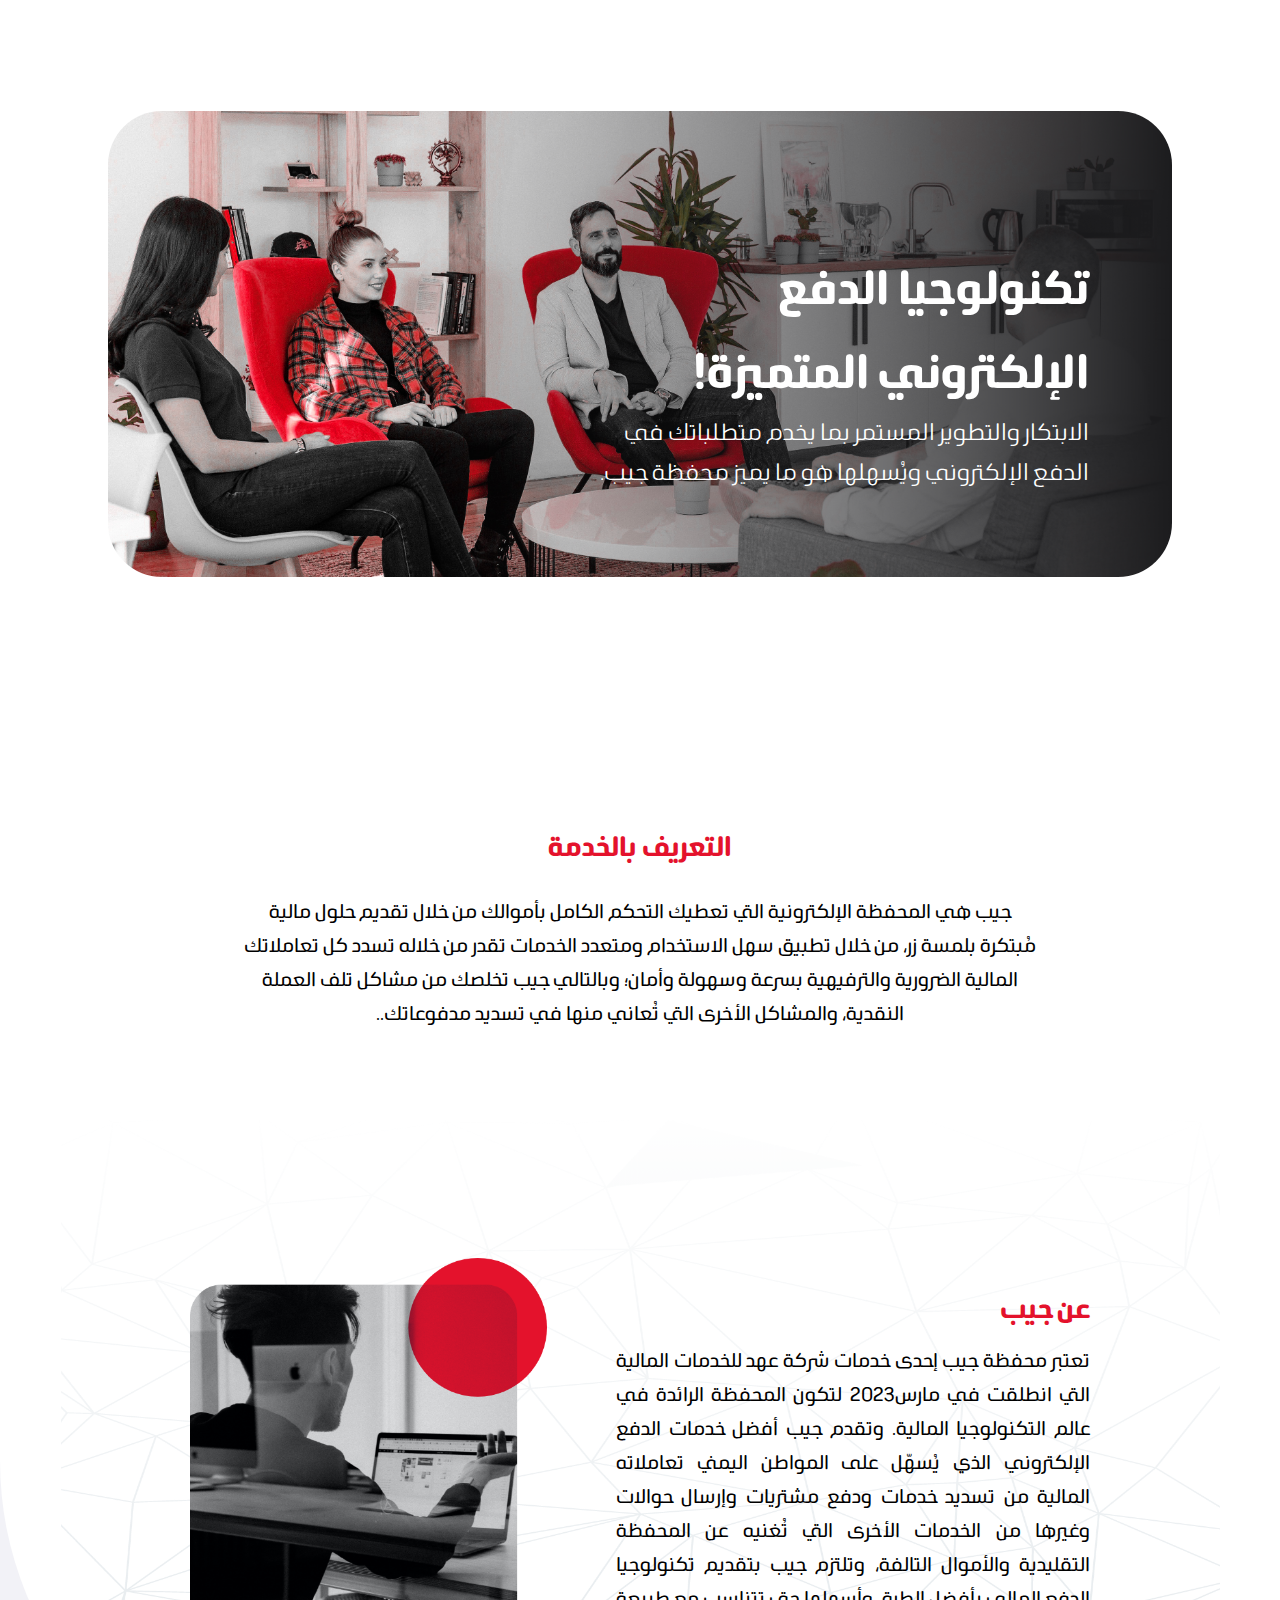
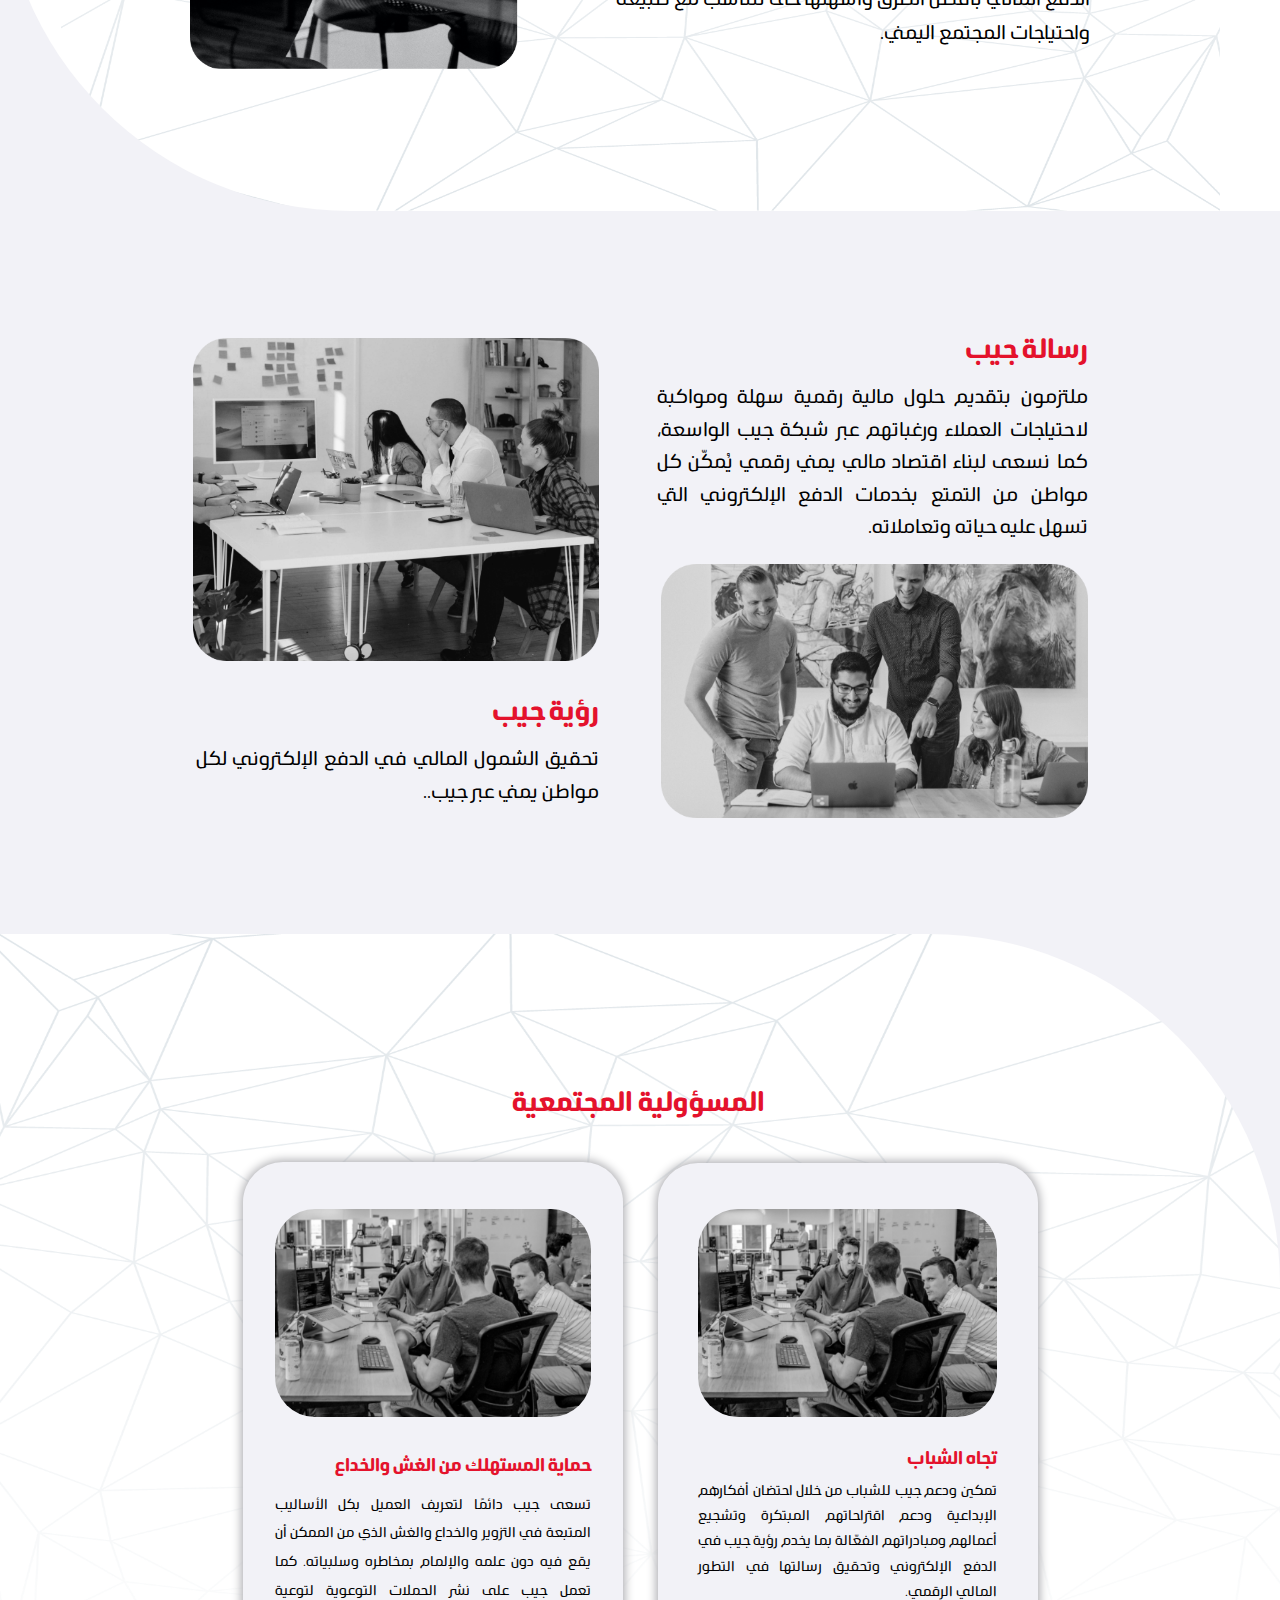
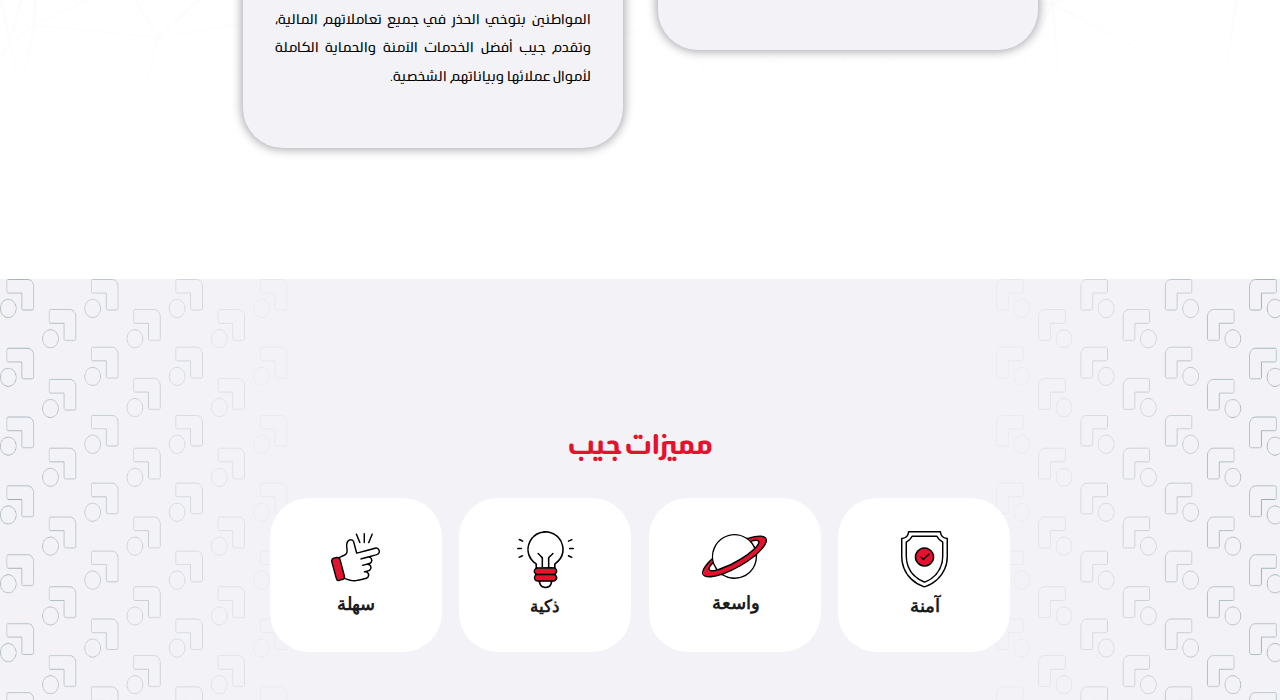
==== commit d6b90a4b: "1" ====
--- a/about.html
+++ b/about.html
@@ -34,10 +34,8 @@
 
                 <div class="section-three-description">
                     <h1>عن جيب</h1>
-                    <p>انطلقــت محفظة جـــيب في مــــارس 2023 لتكـــون المحفظـة الرائـــــدة في عــــــالم التكنـــولوجيا المــــالية والتي تقدم أفــضل خدمـــات الدفـــع الإلكــتروني التي تسهل على المواطن اليمني تعامــلاته المـالية من شحـن وتســديد خدمـات
-                        ودفــع مشتريات وإجــراء حــــوالات وغــيرها من الخــدمات الأخــرى التي تُــغنيه عن المحفظة التقلــــيدية والأمــــوال التــالفة، وتلـــتزم جيب بتقديم تكنولوجيا الدفع المـالي بأفضل الطرق وأسهلها حتى تتناسب مع طبيعة واحتياجات المجتمع
-                        اليمني
-                    </p>
+                    <p>تعتبر محفظة جيب إحدى خدمات شركة عهد للخدمات المالية التي انطلقت في مارس2023 لتكون المحفظة الرائدة في عالم التكنولوجيا المالية. وتقدم جيب أفضل خدمات الدفع الإلكتروني الذي يُسهّل على المواطن اليمني تعاملاته المالية من تسديد خدمات ودفع
+                        مشتريات وإرسال حوالات وغيرها من الخدمات الأخرى التي تُغنيه عن المحفظة التقليدية والأموال التالفة، وتلتزم جيب بتقديم تكنولوجيا الدفع المالي بأفضل الطرق وأسهلها حتى تتناسب مع طبيعة واحتياجات المجتمع اليمني.</p>
                 </div>
             </div>
         </div>
@@ -48,14 +46,13 @@
                 </div>
                 <div class="section-four-vision-description">
                     <h1>رؤية جيب</h1>
-                    <p>تحقيق الشمول المالي في الدفع الالكتروني لكل مواطن يمني عبر محفظة جيب بشكل سهل وآمن</p>
+                    <p>تحقيق الشمول المالي في الدفع الإلكتروني لكل مواطن يمني عبر جيب.. </p>
                 </div>
             </div>
             <div class="section-four-message">
                 <div class="section-four-message-description">
                     <h1>رسالة جيب</h1>
-                    <p>ملتزمــــــون بتقــديم حــــــــلول مالـــية رقمـــية سهـــلة ومواكـبة لاحتياجـــات العمـلاء ورغباتهم عـبر شبكة جيب الواسعة، كما نُعـنى ببناء اقتصاد مالي يمني رقــــمي يُمكّـن كــل مـــواطن من التمـــتع بخــــــدمات الدفع الإلكـــــــتروني
-                        المختلــــفة التي تســـــهل عليه حياته وتعاملاته</p>
+                    <p>ملتزمون بتقديم حلول مالية رقمية سهلة ومواكبة لاحتياجات العملاء ورغباتهم عبر شبكة جيب الواسعة، كما نسعى لبناء اقتصاد مالي يمني رقمي يُمكّن كل مواطن من التمتع بخدمات الدفع الإلكتروني التي تسهل عليه حياته وتعاملاته.</p>
                 </div>
                 <div class="section-four-message-image">
                     <img src="images/about/Mask Group 35.png" alt="">
@@ -74,8 +71,7 @@
                 </div>
                 <div class="towards-youth-description">
                     <h1>تجاه الشباب</h1>
-                    <p>تمكــين ودعــم جــيب للشـــــباب من خــــلال احـــــتضان أفكــــــارهم الإبـــداعـية ودعــــــم اقتراحـــاتهم المبتكــــرة وتشجـــيع أعمــالهم ومبـــــادراتهم الفعّـــــــالة بما يخـــــدم رؤيــــــــة جــــيب في الدفــــع الإلكتروني
-                        وتحقيق رسـالتها في التطور المالي الرقمي</p>
+                    <p>تمكين ودعم جيب للشباب من خلال احتضان أفكارهم الإبداعية ودعم اقتراحاتهم المبتكرة وتشجيع أعمالهم ومبادراتهم الفعّالة بما يخدم رؤية جيب في الدفع الإلكتروني وتحقيق رسالتها في التطور المالي الرقمي.</p>
                 </div>
             </div>
             <div class="consumer-protection">
@@ -84,8 +80,8 @@
                 </div>
                 <div class="consumer-protection-description">
                     <h1>حماية المستهلك من الغش والخداع</h1>
-                    <p>تسعى جـــيب دائمًا لتعريف العمــيل بكل الأســــاليب المــــتبعة في التزوير والخداع والغش الذي من الممكن أن يقع فيه دون عــلمه أو الإلـــمام بمخـــــاطره وسلبياته.. كما تعمل جــيب على نـشر الحمـــلات التوعــوية لتوعـية المواطنين بتوخي
-                        الحذر في جمــيع تعاملاتهم المالية.. وتقدم جيب أفضل الخدمات الأمنه والحماية الكاملة لأموال عملائها وبياناتهم الشخصية</p>
+                    <p>تسعى جيب دائمًا لتعريف العميل بكل الأساليب المتبعة في التزوير والخداع والغش الذي من الممكن أن يقع فيه دون علمه والإلمام بمخاطره وسلبياته. كما تعمل جيب على نشر الحملات التوعوية لتوعية المواطنين بتوخي الحذر في جميع تعاملاتهم المالية،
+                        وتقدم جيب أفضل الخدمات الآمنة والحماية الكاملة لأموال عملائها وبياناتهم الشخصية.</p>
                 </div>
             </div>
         </div>
--- a/css/about/about.css
+++ b/css/about/about.css
@@ -128,6 +128,7 @@
     text-align: justify center;
     font-family: myFirstFont;
     font-weight: normal;
+    direction: rtl;
 }
 
 .section-three-patern {
@@ -264,7 +265,6 @@
     width: 100vw;
     height: 1185px;
     display: flex;
-    
     background-image: url('../../images/about/Path\ 7042.png');
     background-size: contain;
     border-radius: 0px 450px 0px 0px;
@@ -275,6 +275,17 @@
     justify-content: center;
     justify-content: center;
     background-repeat: no-repeat;
+}
+
+.section-five-title h1 {
+    font-size: 35px;
+    font-weight: normal;
+    font-family: myScoundFont;
+    color: #E4122C;
+    margin-bottom: 30px;
+    position: absolute;
+    left: 43%;
+    top: 15%;
 }
 
 .towards-youth {
@@ -370,9 +381,10 @@
     position: relative;
     background-color: #F2F2F7;
     background-image: url('../../images/about/Group\ 6385.png');
-    background-size: contain;
+    background-size: 1948.48px 819.46px;
+    background-repeat: no-repeat;
     width: 100vw;
-    height: 100vh;
+    height: 619px;
     display: flex;
     flex-direction: column;
     align-content: center;
@@ -381,7 +393,7 @@
 }
 
 .section-six-card-contenr {
-    width: 838px;
+    width: 1132px;
     height: 492px;
     display: flex;
     flex-direction: row-reverse;
@@ -392,19 +404,20 @@
 }
 
 .section-six-title {
-    font-size: 4 5px;
+    font-size: 45px;
     font-weight: normal;
     font-family: myScoundFont;
     color: #E4122C;
-    margin-bottom: 30px;
+    /* margin-bottom: 30px; */
+    margin-top: 130px;
 }
 
 .card-one {
     display: flex;
     background-color: #FFFFFF;
     border-radius: 39px;
-    width: 172px;
-    height: 154px;
+    width: 261px;
+    height: 235px;
     align-content: center;
     justify-content: center;
     align-items: center;
@@ -413,17 +426,17 @@
 .card-one>a {
     background-image: url('../../images/about/Group\ 6978.svg');
     background-repeat: no-repeat;
-    background-size: 46.71px 88.9px;
-    width: 46.71px;
-    height: 88.9px;
+    background-size: contain;
+    width: 71px;
+    height: 139.14px;
 }
 
 .card-two {
     display: flex;
     background-color: #FFFFFF;
     border-radius: 39px;
-    width: 172px;
-    height: 154px;
+    width: 261px;
+    height: 235px;
     align-content: center;
     justify-content: center;
     align-items: center;
@@ -432,17 +445,17 @@
 .card-two>a {
     background-image: url('../../images/about/Group\ 6979.svg');
     background-repeat: no-repeat;
-    background-size: 65.36px 82.98px;
-    width: 65.36px;
-    height: 82.98px;
+    background-size: contain;
+    width: 99.36px;
+    height: 130.14px;
 }
 
 .card-three {
     display: flex;
     background-color: #FFFFFF;
     border-radius: 39px;
-    width: 172px;
-    height: 154px;
+    width: 261px;
+    height: 235px;
     align-content: center;
     justify-content: center;
     align-items: center;
@@ -451,17 +464,17 @@
 .card-three>a {
     background-image: url('../../images/about/Group\ 6980.svg');
     background-repeat: no-repeat;
-    background-size: 57.23px 87.9px;
-    width: 57.23px;
-    height: 87.9px;
+    background-size: contain;
+    width: 87px;
+    height: 139.14px;
 }
 
 .card-four {
     display: flex;
     background-color: #FFFFFF;
     border-radius: 39px;
-    width: 172px;
-    height: 154px;
+    width: 261px;
+    height: 235px;
     align-content: center;
     justify-content: center;
     align-items: center;
@@ -470,9 +483,9 @@
 .card-four>a {
     background-image: url('../../images/about/Group\ 6983.svg') !important;
     background-repeat: no-repeat;
-    background-size: 49.87px 84.96px;
-    width: 49.87px;
-    height: 84.96px;
+    background-size: contain;
+    width: 75.81px;
+    height: 133.14px;
 }
 
 @media screen and (max-width:600px) {
@@ -667,6 +680,9 @@
         font-family: myScoundFont;
         color: #E4122C;
         margin-bottom: 25px;
+        position: absolute;
+        left: 34%;
+        top: 4%;
     }
     .towards-youth {
         display: flex;
@@ -750,22 +766,24 @@
         background-image: url('../../images/about/Group\ 6385.png');
         background-size: contain;
         width: 100vw;
-        height: 230.5PX;
-        display: flex;
-        flex-direction: column;
-        align-content: center;
-        justify-content: center;
-        align-items: center;
+        height: 367PX;
+        display: flex;
+        flex-direction: column;
+        align-content: center;
+        justify-content: center;
+        align-items: center;
+        background-repeat: repeat-y;
     }
     .section-six-card-contenr {
-        width: 254px;
-        height: 149px;
+        width: 234px;
+        height: 212px;
         display: flex;
         flex-direction: row-reverse;
         flex-wrap: wrap;
         justify-content: center;
         align-items: center;
         justify-content: space-between;
+        margin-bottom: 50px;
     }
     .section-six-title {
         font-size: 20px;
@@ -773,47 +791,50 @@
         font-family: myScoundFont;
         color: #E4122C;
         margin-bottom: 30px;
+        margin-top: 50px;
     }
     .card-one {
         display: flex;
         background-color: #FFFFFF;
-        border-radius: 39px;
-        width: 172px;
-        height: 154px;
-        align-content: center;
-        justify-content: center;
-        align-items: center;
+        border-radius: 30px;
+        width: 111px;
+        height: 100px;
+        align-content: center;
+        justify-content: center;
+        align-items: center;
+        margin-bottom: 12px;
     }
     .card-one>a {
         background-image: url('../../images/about/Group\ 6978.svg');
         background-repeat: no-repeat;
-        background-size: 46.71px 88.9px;
-        width: 46.71px;
-        height: 88.9px;
+        background-size: contain;
+        width: 30.02px;
+        height: 58.71px;
     }
     .card-two {
         display: flex;
         background-color: #FFFFFF;
-        border-radius: 39px;
-        width: 172px;
-        height: 154px;
-        align-content: center;
-        justify-content: center;
-        align-items: center;
+        border-radius: 30px;
+        width: 111px;
+        height: 100px;
+        align-content: center;
+        justify-content: center;
+        align-items: center;
+        margin-bottom: 12px;
     }
     .card-two>a {
         background-image: url('../../images/about/Group\ 6979.svg');
         background-repeat: no-repeat;
-        background-size: 65.36px 82.98px;
-        width: 65.36px;
-        height: 82.98px;
+        background-size: contain;
+        width: 42.01px;
+        height: 55.71px;
     }
     .card-three {
         display: flex;
         background-color: #FFFFFF;
-        border-radius: 39px;
-        width: 172px;
-        height: 154px;
+        border-radius: 30px;
+        width: 111px;
+        height: 100px;
         align-content: center;
         justify-content: center;
         align-items: center;
@@ -821,16 +842,16 @@
     .card-three>a {
         background-image: url('../../images/about/Group\ 6980.svg');
         background-repeat: no-repeat;
-        background-size: 57.23px 87.9px;
-        width: 57.23px;
-        height: 87.9px;
+        background-size: contain;
+        width: 36.79px;
+        height: 58.79px;
     }
     .card-four {
         display: flex;
         background-color: #FFFFFF;
-        border-radius: 39px;
-        width: 172px;
-        height: 154px;
+        border-radius: 30px;
+        width: 111px;
+        height: 100px;
         align-content: center;
         justify-content: center;
         align-items: center;
@@ -838,9 +859,9 @@
     .card-four>a {
         background-image: url('../../images/about/Group\ 6983.svg') !important;
         background-repeat: no-repeat;
-        background-size: 49.87px 84.96px;
-        width: 49.87px;
-        height: 84.96px;
+        background-size: contain;
+        width: 32.06px;
+        height: 55.79px;
     }
 }
 
@@ -1036,6 +1057,9 @@
         font-family: myScoundFont;
         color: #E4122C;
         margin-bottom: 37px;
+        position: absolute;
+        left: 38%;
+        top: 4%;
     }
     .towards-youth {
         display: flex;
@@ -1115,9 +1139,9 @@
         position: relative;
         background-color: #F2F2F7;
         background-image: url('../../images/about/Group\ 6385.png');
-        background-size: contain;
-        width: 100vw;
-        height: 328px;
+        background-size: 768.24px 461.74px;
+        width: 100vw;
+        height: 335px;
         display: flex;
         flex-direction: column;
         align-content: center;
@@ -1125,14 +1149,15 @@
         align-items: center;
     }
     .section-six-card-contenr {
-        width: 518px;
-        height: 340px;
+        width: 601px;
+        height: 126px;
         display: flex;
         flex-direction: row-reverse;
-        flex-wrap: wrap;
+        flex-wrap: nowrap;
         justify-content: center;
         align-items: center;
         justify-content: space-between;
+        margin-bottom: 72px;
     }
     .section-six-title {
         font-size: 24px;
@@ -1140,13 +1165,14 @@
         font-family: myScoundFont;
         color: #E4122C;
         margin-bottom: 30px;
+        margin-top: 72px;
     }
     .card-one {
         display: flex;
         background-color: #FFFFFF;
-        border-radius: 39px;
-        width: 172px;
-        height: 154px;
+        border-radius: 30px;
+        width: 139px;
+        height: 126px;
         align-content: center;
         justify-content: center;
         align-items: center;
@@ -1154,16 +1180,16 @@
     .card-one>a {
         background-image: url('../../images/about/Group\ 6978.svg');
         background-repeat: no-repeat;
-        background-size: 46.71px 88.9px;
-        width: 46.71px;
-        height: 88.9px;
+        background-size: contain;
+        width: 37.91px;
+        height: 72.87px;
     }
     .card-two {
         display: flex;
         background-color: #FFFFFF;
-        border-radius: 39px;
-        width: 172px;
-        height: 154px;
+        border-radius: 30px;
+        width: 139px;
+        height: 126px;
         align-content: center;
         justify-content: center;
         align-items: center;
@@ -1171,16 +1197,16 @@
     .card-two>a {
         background-image: url('../../images/about/Group\ 6979.svg');
         background-repeat: no-repeat;
-        background-size: 65.36px 82.98px;
-        width: 65.36px;
-        height: 82.98px;
+        background-size: contains;
+        width: 51.65px;
+        height: 66.43px;
     }
     .card-three {
         display: flex;
         background-color: #FFFFFF;
-        border-radius: 39px;
-        width: 172px;
-        height: 154px;
+        border-radius: 30px;
+        width: 139px;
+        height: 126px;
         align-content: center;
         justify-content: center;
         align-items: center;
@@ -1188,16 +1214,16 @@
     .card-three>a {
         background-image: url('../../images/about/Group\ 6980.svg');
         background-repeat: no-repeat;
-        background-size: 57.23px 87.9px;
-        width: 57.23px;
-        height: 87.9px;
+        background-size: contain;
+        width: 46.45px;
+        height: 72.87px;
     }
     .card-four {
         display: flex;
         background-color: #FFFFFF;
-        border-radius: 39px;
-        width: 172px;
-        height: 154px;
+        border-radius: 30px;
+        width: 139px;
+        height: 126px;
         align-content: center;
         justify-content: center;
         align-items: center;
@@ -1205,9 +1231,9 @@
     .card-four>a {
         background-image: url('../../images/about/Group\ 6983.svg') !important;
         background-repeat: no-repeat;
-        background-size: 49.87px 84.96px;
-        width: 49.87px;
-        height: 84.96px;
+        background-size: contain;
+        width: 40.48px;
+        height: 70.66px;
     }
 }
 
@@ -1495,7 +1521,7 @@
         background-size: 1283.59px 623.06px;
         background-repeat: no-repeat;
         width: 100vw;
-        height: 416px !important;
+        height: 421px !important;
         display: flex;
         flex-direction: column;
         align-content: center;
@@ -1518,6 +1544,7 @@
         font-family: myScoundFont;
         color: #E4122C;
         margin-bottom: 30px;
+        margin-top: 92px;
     }
     .card-one {
         display: flex;
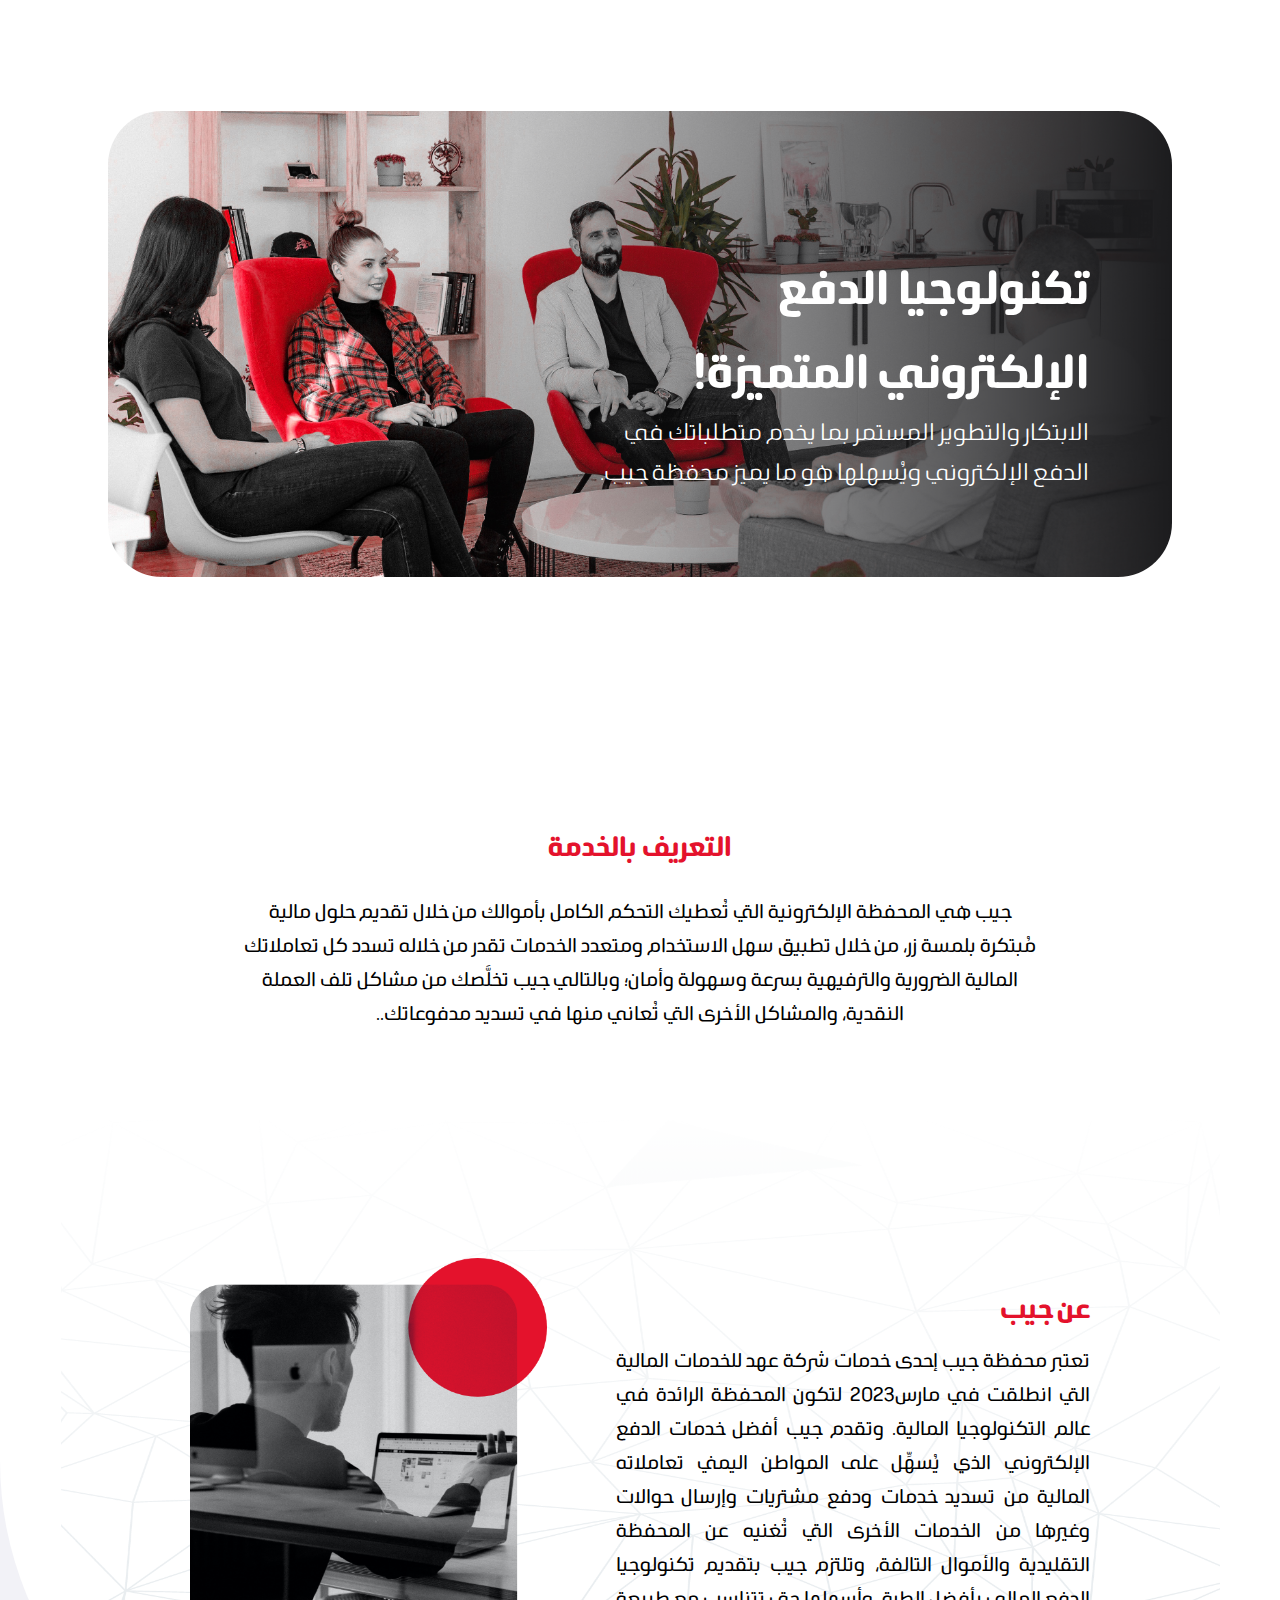
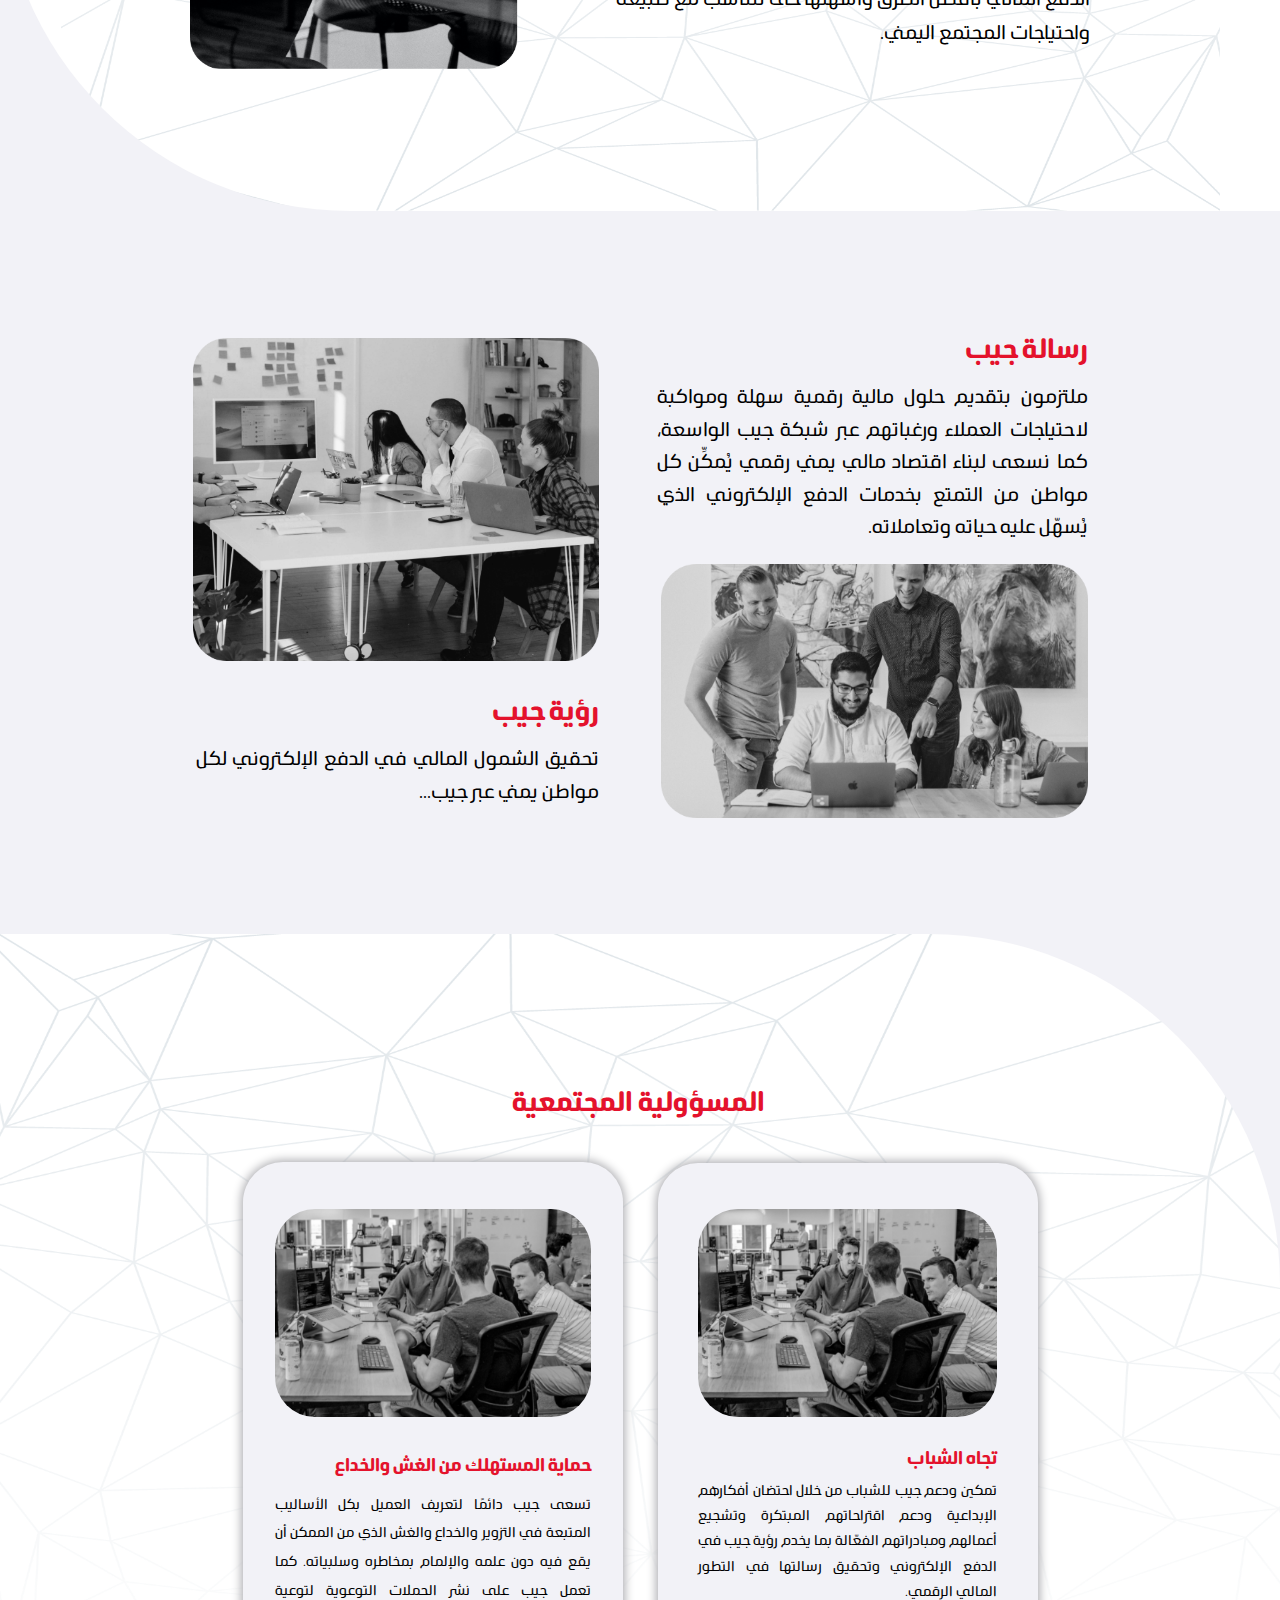
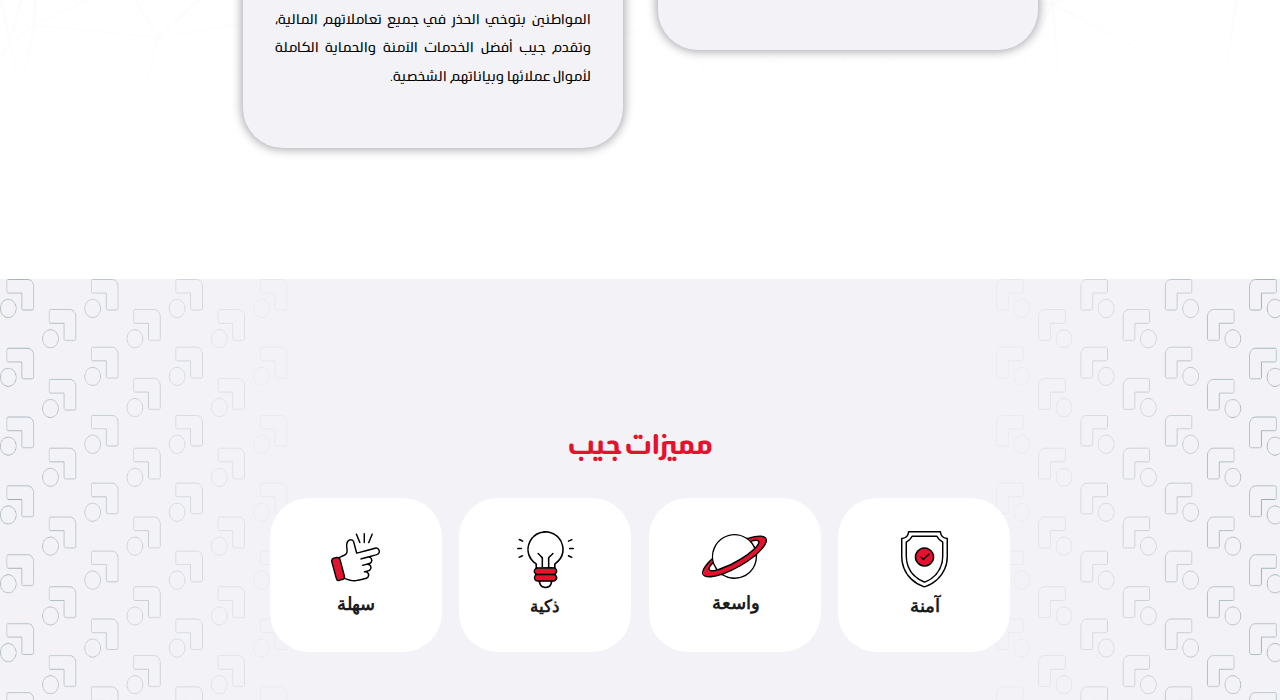
==== commit 8f444e42: "252525" ====
--- a/about.html
+++ b/about.html
@@ -25,8 +25,7 @@
         </div>
         <div class="section-two">
             <h1>التعريف بالخدمة</h1>
-            <p>جيب هي المحفظة الإلكترونية التي تعطيك التحكم الكامل بأموالك من خلال تقديم حلول مالية مُبتكرة بلمسة زر، من خلال تطبيق سهل الاستخدام ومتعدد الخدمات تقدر من خلاله تسدد كل تعاملاتك المالية الضرورية والترفيهية بسرعة وسهولة وأمان؛ وبالتالي جيب تخلصك
-                من مشاكل تلف العملة النقدية، والمشاكل الأخرى التي تُعاني منها في تسديد مدفوعاتك..</p>
+            <p>جيب هي المحفظة الإلكترونية التي تُعطيك التحكم الكامل بأموالك من خلال تقديم حلول مالية مُبتكرة بلمسة زر، من خلال تطبيق سهل الاستخدام ومتعدد الخدمات تقدر من خلاله تسدد كل تعاملاتك المالية الضرورية والترفيهية بسرعة وسهولة وأمان؛ وبالتالي جيب تخلَّصك من مشاكل تلف العملة النقدية، والمشاكل الأخرى التي تُعاني منها في تسديد مدفوعاتك..</p>
         </div>
         <div class="section-three-patern">
             <div class="section-three">
@@ -34,8 +33,7 @@
 
                 <div class="section-three-description">
                     <h1>عن جيب</h1>
-                    <p>تعتبر محفظة جيب إحدى خدمات شركة عهد للخدمات المالية التي انطلقت في مارس2023 لتكون المحفظة الرائدة في عالم التكنولوجيا المالية. وتقدم جيب أفضل خدمات الدفع الإلكتروني الذي يُسهّل على المواطن اليمني تعاملاته المالية من تسديد خدمات ودفع
-                        مشتريات وإرسال حوالات وغيرها من الخدمات الأخرى التي تُغنيه عن المحفظة التقليدية والأموال التالفة، وتلتزم جيب بتقديم تكنولوجيا الدفع المالي بأفضل الطرق وأسهلها حتى تتناسب مع طبيعة واحتياجات المجتمع اليمني.</p>
+                    <p>تعتبر محفظة جيب إحدى خدمات شركة عهد للخدمات المالية التي انطلقت في مارس2023 لتكون المحفظة الرائدة في عالم التكنولوجيا المالية. وتقدم جيب أفضل خدمات الدفع الإلكتروني الذي يُسهِّل على المواطن اليمني تعاملاته المالية من تسديد خدمات ودفع مشتريات وإرسال حوالات وغيرها من الخدمات الأخرى التي تُغنيه عن المحفظة التقليدية والأموال التالفة، وتلتزم جيب بتقديم تكنولوجيا الدفع المالي بأفضل الطرق وأسهلها حتى تتناسب مع طبيعة واحتياجات المجتمع اليمني.</p>
                 </div>
             </div>
         </div>
@@ -46,13 +44,13 @@
                 </div>
                 <div class="section-four-vision-description">
                     <h1>رؤية جيب</h1>
-                    <p>تحقيق الشمول المالي في الدفع الإلكتروني لكل مواطن يمني عبر جيب.. </p>
+                    <p>تحقيق الشمول المالي في الدفع الإلكتروني لكل مواطن يمني عبر جيب...</p>
                 </div>
             </div>
             <div class="section-four-message">
                 <div class="section-four-message-description">
                     <h1>رسالة جيب</h1>
-                    <p>ملتزمون بتقديم حلول مالية رقمية سهلة ومواكبة لاحتياجات العملاء ورغباتهم عبر شبكة جيب الواسعة، كما نسعى لبناء اقتصاد مالي يمني رقمي يُمكّن كل مواطن من التمتع بخدمات الدفع الإلكتروني التي تسهل عليه حياته وتعاملاته.</p>
+                    <p>ملتزمون بتقديم حلول مالية رقمية سهلة ومواكبة لاحتياجات العملاء ورغباتهم عبر شبكة جيب الواسعة، كما نسعى لبناء اقتصاد مالي يمني رقمي يُمكِّن كل مواطن من التمتع بخدمات الدفع الإلكتروني الذي يُسهّل عليه حياته وتعاملاته.</p>
                 </div>
                 <div class="section-four-message-image">
                     <img src="images/about/Mask Group 35.png" alt="">
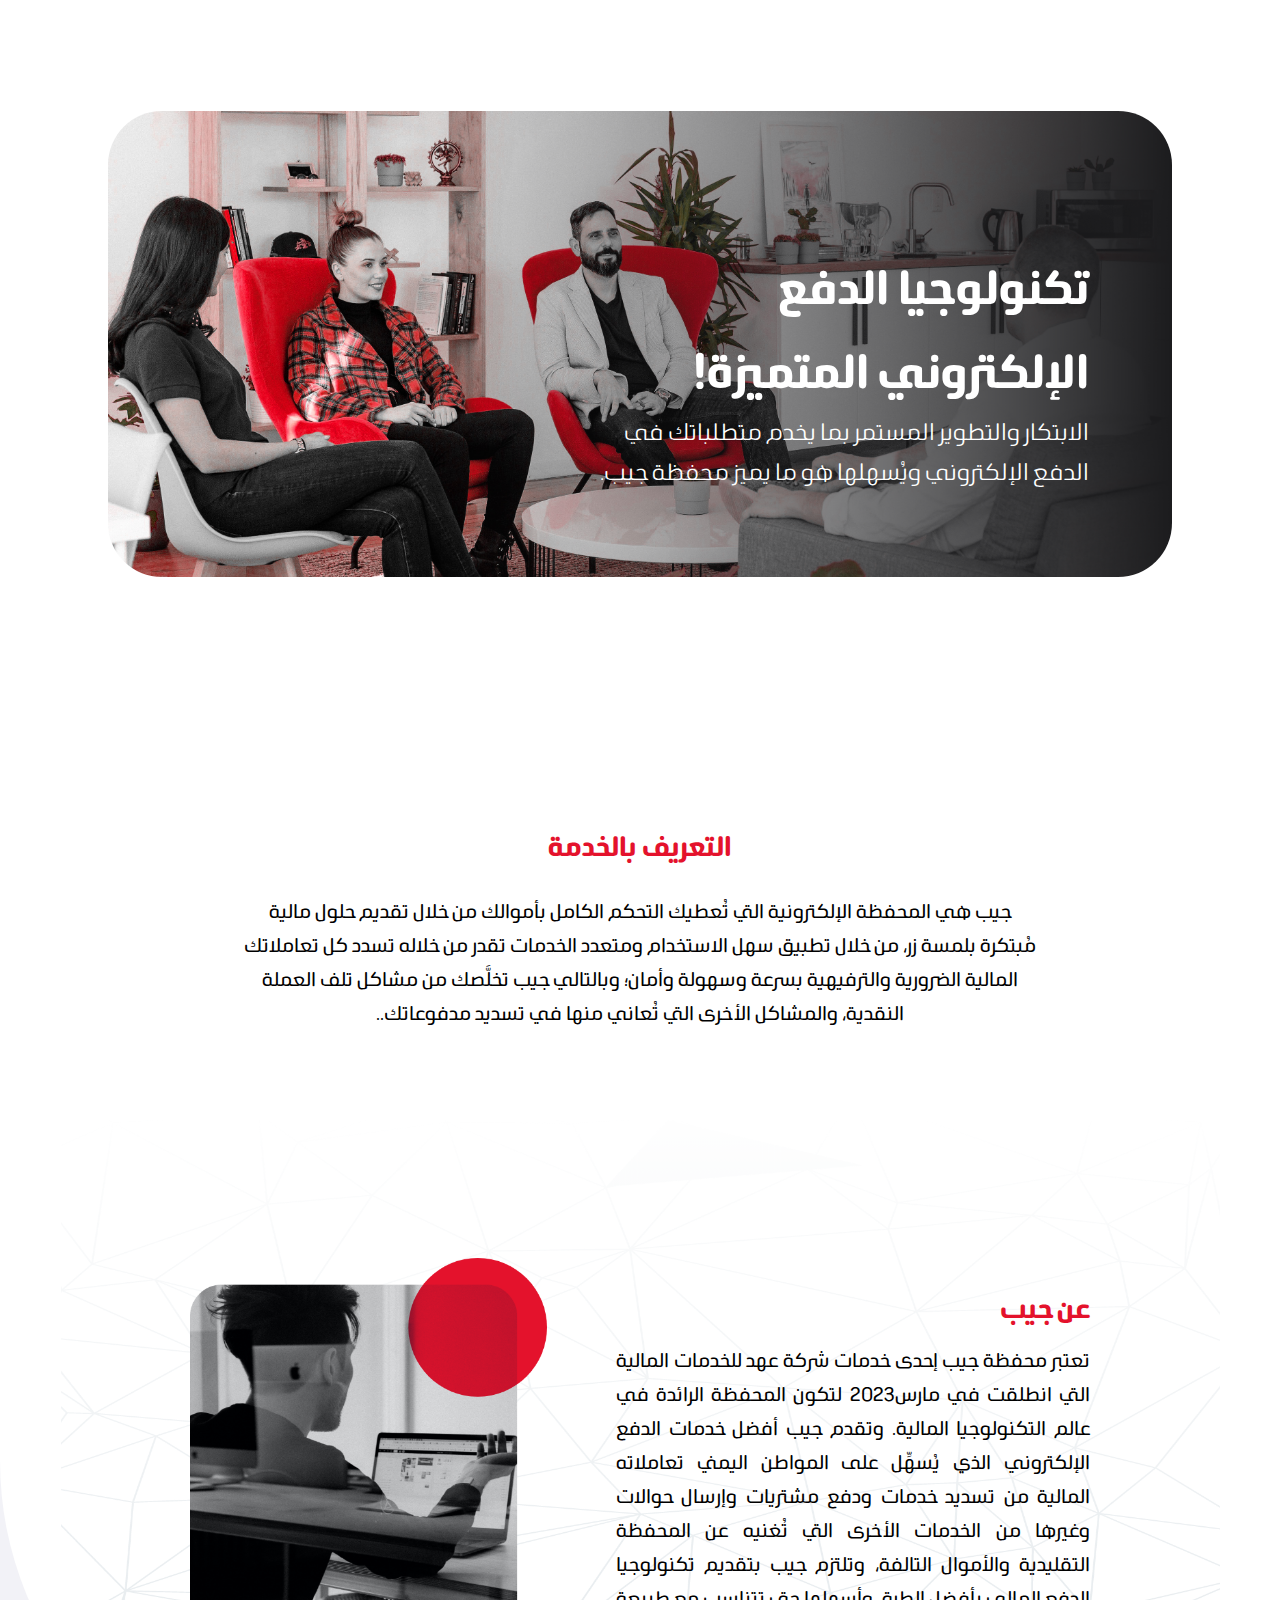
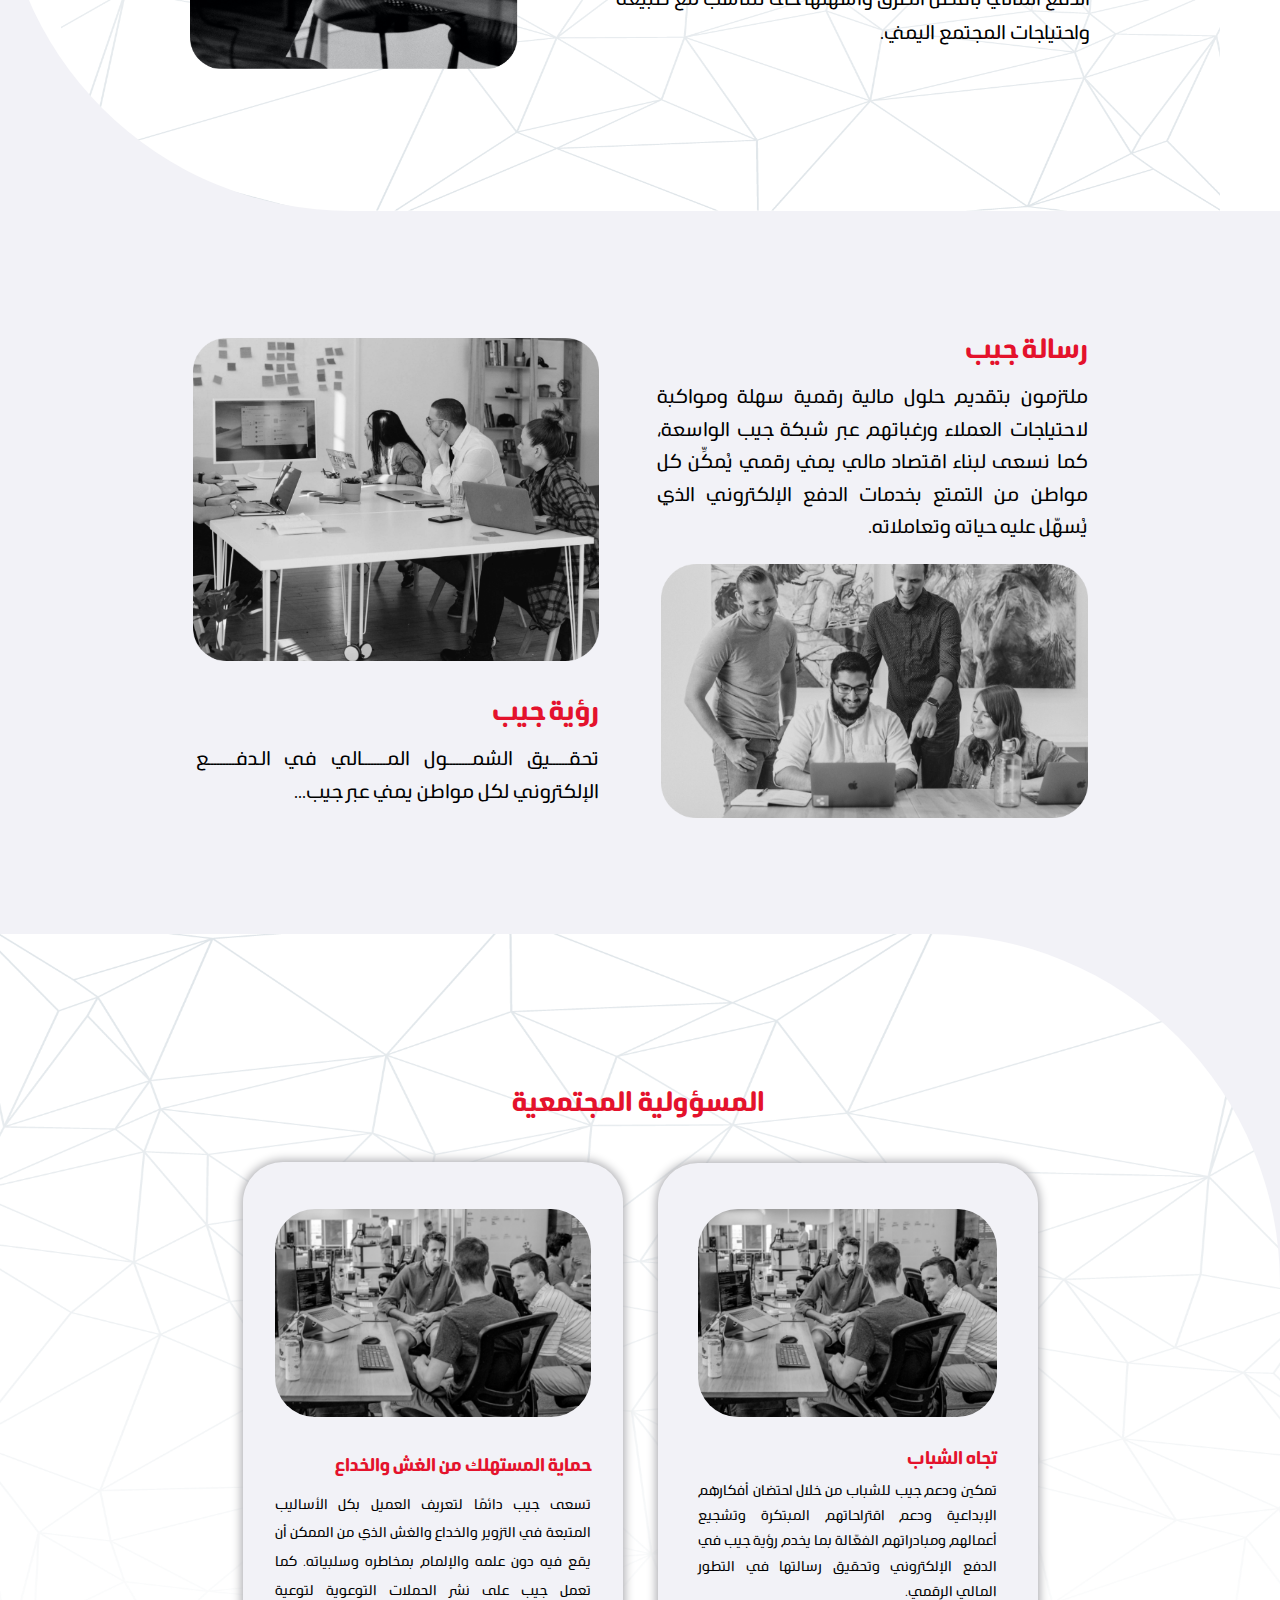
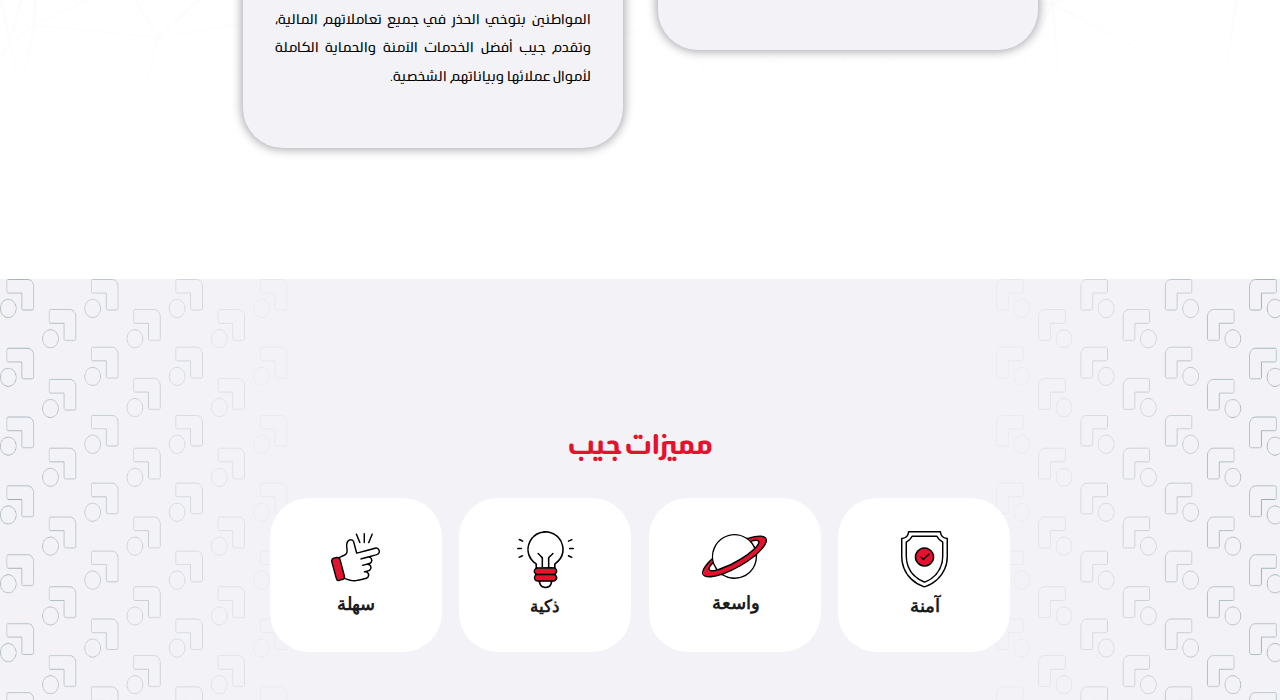
==== commit 0553a7bb: "90" ====
--- a/about.html
+++ b/about.html
@@ -4,7 +4,7 @@
 <head>
     <meta charset="UTF-8">
     <meta http-equiv="X-UA-Compatible" content="IE=edge">
-    <link rel="icon" href="images/Group 6614.png" type="image/x-icon" />
+    <link rel="icon" href="images/Group 6614.webp" type="image/x-icon" />
     <meta name="viewport" content="width=device-width, initial-scale=1.0">
     <link rel="stylesheet" href="css/about/about.css">
     <title>عن جيب</title>
@@ -15,7 +15,7 @@
         <!-- <div class="patern-about"> -->
         <div class="section-one">
             <div class="section-one-image">
-                <img src="images/about/Mask Group 29.png" alt="">
+                <img src="images/about/Mask Group 29.webp" onerror="this.src='images/about/Mask Group 29.avif'" alt="تكنولوجيا الدفع الإلكتروني المتميزة!">
                 <div class="section-one-description">
                     <h1>تكنولوجيا الدفع الإلكتروني المتميزة!</h1>
                     <p>الابتكار والتطوير المستمر بما يخدم متطلباتك في الدفع الإلكتروني ويُسهلها هو ما يميز محفظة جيب.</p>
@@ -23,13 +23,14 @@
             </div>
 
         </div>
-        <div class="section-two">
+        <div class="section-two" id="about-service">
             <h1>التعريف بالخدمة</h1>
             <p>جيب هي المحفظة الإلكترونية التي تُعطيك التحكم الكامل بأموالك من خلال تقديم حلول مالية مُبتكرة بلمسة زر، من خلال تطبيق سهل الاستخدام ومتعدد الخدمات تقدر من خلاله تسدد كل تعاملاتك المالية الضرورية والترفيهية بسرعة وسهولة وأمان؛ وبالتالي جيب تخلَّصك من مشاكل تلف العملة النقدية، والمشاكل الأخرى التي تُعاني منها في تسديد مدفوعاتك..</p>
         </div>
         <div class="section-three-patern">
             <div class="section-three">
-                <div class="section-three-image"> <img src="images/about/Group 6380.png" alt=""></div>
+               
+                <div class="section-three-image"> <img src="images/about/Group 6380.webp" onerror="this.src='images/about/Group 6380.avif'" alt="عن جيب"></div>
 
                 <div class="section-three-description">
                     <h1>عن جيب</h1>
@@ -40,41 +41,41 @@
         <div class="section-four">
             <div class="section-four-vision">
                 <div class="section-four-vision-image">
-                    <img src="images/about/Mask Group 34.png" alt="">
+                    <img src="images/about/Mask Group 34.webp" onerror="this.src='images/about/Mask Group 34.avif'" alt="رؤية جيب">
                 </div>
-                <div class="section-four-vision-description">
+                <div class="section-four-vision-description" id="vision">
                     <h1>رؤية جيب</h1>
-                    <p>تحقيق الشمول المالي في الدفع الإلكتروني لكل مواطن يمني عبر جيب...</p>
-                </div>
+
+                    <p>تحقــــــيق الشمــــــــول المــــــــالي في الـدفـــــــــع الإلكتروني لكل مواطن يمني عبر جيب...</p>                </div>
             </div>
             <div class="section-four-message">
-                <div class="section-four-message-description">
+                <div class="section-four-message-description" id="message">
                     <h1>رسالة جيب</h1>
                     <p>ملتزمون بتقديم حلول مالية رقمية سهلة ومواكبة لاحتياجات العملاء ورغباتهم عبر شبكة جيب الواسعة، كما نسعى لبناء اقتصاد مالي يمني رقمي يُمكِّن كل مواطن من التمتع بخدمات الدفع الإلكتروني الذي يُسهّل عليه حياته وتعاملاته.</p>
                 </div>
                 <div class="section-four-message-image">
-                    <img src="images/about/Mask Group 35.png" alt="">
+                    <img src="images/about/Mask Group 35.webp" onerror="this.src='images/about/Mask Group 35.avif'" alt="رسالة جيب">
                 </div>
 
             </div>
         </div>
-        <div class="section-five">
-            <div class="section-five-title">
+        <div class="section-five" id="responseve">
+            <div class="section-five-title" >
                 <h1>المسؤولية المجتمعية</h1>
             </div>
 
-            <div class="towards-youth">
+            <div class="towards-youth" id="youth">
                 <div class="towards-youth-image">
-                    <img src="images/about/Mask Group 32.png" alt="">
+                    <img src="images/about/Mask Group 32.webp" onerror="this.src='images/about/Mask Group 32.avif'" alt="جيب تجاه الشباب">
                 </div>
                 <div class="towards-youth-description">
                     <h1>تجاه الشباب</h1>
                     <p>تمكين ودعم جيب للشباب من خلال احتضان أفكارهم الإبداعية ودعم اقتراحاتهم المبتكرة وتشجيع أعمالهم ومبادراتهم الفعّالة بما يخدم رؤية جيب في الدفع الإلكتروني وتحقيق رسالتها في التطور المالي الرقمي.</p>
                 </div>
             </div>
-            <div class="consumer-protection">
+            <div class="consumer-protection" id="protection">
                 <div class="consumer-protection-image">
-                    <img src="images/about/Mask Group 32.png" alt="">
+                    <img src="images/about/Mask Group 32.webp" onerror="this.src='images/about/Mask Group 32.avif'" alt="جيب حماية المستهلك من الغش والخداع">
                 </div>
                 <div class="consumer-protection-description">
                     <h1>حماية المستهلك من الغش والخداع</h1>
@@ -83,7 +84,7 @@
                 </div>
             </div>
         </div>
-        <div class="section-six">
+        <div class="section-six" id="feature">
             <div class="section-six-title">مميزات جيب</div>
             <div class="section-six-card-contenr">
                 <div class="card-one">
--- a/css/about/about.css
+++ b/css/about/about.css
@@ -300,7 +300,7 @@
     align-items: center;
     justify-content: center;
     margin-left: 70px;
-    box-shadow: 0px 0px 10px 2px #AEAEB2;
+    box-shadow: 3px 3px 4px rgba(0,0,0,.20);
 }
 
 .towards-youth img {
@@ -344,7 +344,7 @@
     align-content: center;
     align-items: center;
     margin-top: 5%;
-    box-shadow: 0px 0px 10px 2px #AEAEB2;
+    box-shadow: 3px 3px 4px rgba(0,0,0,.20);
 }
 
 .consumer-protection img {
@@ -487,8 +487,7 @@
     width: 75.81px;
     height: 133.14px;
 }
-
-@media screen and (max-width:600px) {
+@media all and (max-width: 320px) {
     .section-one {
         background-color: #FFFFFF;
         display: flex;
@@ -546,13 +545,14 @@
     }
     .section-two h1 {
         color: #E4122C;
-        font-size: 20px;
+        font-size: 25px;
         margin-bottom: 24px;
+        font-weight: normal;
     }
     .section-two p {
         text-align: center;
         width: 254px;
-        font-size: 16px;
+        font-size: 18px;
         text-align: justify;
         direction: rtl;
     }
@@ -566,7 +566,7 @@
         position: relative;
         display: flex;
         width: 100vw;
-        height: 762px;
+        height: 800px;
         justify-content: center;
         align-items: center;
     }
@@ -590,11 +590,13 @@
     }
     .section-three-description h1 {
         color: #E4122C;
-        font-size: 20px;
+        font-size: 25px;
+        margin-top: 15px;
+        margin-bottom: 4.1px !important;
     }
     .section-three-description p {
         color: black;
-        font-size: 16px;
+        font-size: 18px;
         text-align: justify;
     }
     .section-four {
@@ -622,15 +624,15 @@
     }
     .section-four-vision h1 {
         color: #E4122C;
-        font-size: 20px;
-        text-align: justify;
-        margin-top: 5%;
+        font-size: 25px;
+        text-align: justify;
+        margin-top: 46px;
         margin-bottom: 2%;
     }
     .section-four-vision p {
         color: black;
-        font-size: 16px;
-        text-align: justify;
+        font-size: 18px;
+        text-align: right !important;
         line-height: 1.3;
         width: 255px;
     }
@@ -647,16 +649,17 @@
     }
     .section-four-message h1 {
         color: #E4122C;
-        font-size: 20px;
-        text-align: justify;
+        font-size: 25px;
+        text-align: justify;
+        margin-bottom: 5px !important;
     }
     .section-four-message p {
         color: black;
-        font-size: 16px;
+        font-size: 18px;
         text-align: justify;
         line-height: 1.3;
-        margin-top: 2%;
-        margin-bottom: 5%;
+       margin-top: 0px !important;
+        margin-bottom: 20px !important;
     }
     .section-five {
         background-color: #FFFFFF;
@@ -675,13 +678,13 @@
         justify-content: center;
     }
     .section-five-title h1 {
-        font-size: 20px;
+        font-size: 25px;
         font-weight: normal;
         font-family: myScoundFont;
         color: #E4122C;
         margin-bottom: 25px;
         position: absolute;
-        left: 34%;
+        left: 25%;
         top: 4%;
     }
     .towards-youth {
@@ -696,7 +699,7 @@
         align-items: center;
         justify-content: space-around;
         margin-left: 0;
-        box-shadow: 0px 0px 10px 2px #AEAEB2;
+     
     }
     .towards-youth img {
         width: 220px;
@@ -712,9 +715,9 @@
     }
     .towards-youth h1 {
         color: #E4122C;
-        font-size: 19px;
-        margin-top: 0PX;
-        margin-bottom: 5px;
+        font-size: 18px;
+        margin-top: -20PX;
+        margin-bottom: 4px;
         text-align: right;
     }
     .towards-youth p {
@@ -735,7 +738,7 @@
         align-items: center;
         justify-content: space-around;
         margin-top: 5%;
-        box-shadow: 0px 0px 10px 2px #AEAEB2;
+    
         /* justify-content: space-around; */
     }
     .consumer-protection img {
@@ -751,8 +754,9 @@
     }
     .consumer-protection h1 {
         color: #E4122C;
-        font-size: 19px;
+        font-size: 18px;
         text-align: right;
+        margin-top: -21px;
     }
     .consumer-protection p {
         color: black;
@@ -766,7 +770,7 @@
         background-image: url('../../images/about/Group\ 6385.png');
         background-size: contain;
         width: 100vw;
-        height: 367PX;
+        height: 420px;
         display: flex;
         flex-direction: column;
         align-content: center;
@@ -775,7 +779,7 @@
         background-repeat: repeat-y;
     }
     .section-six-card-contenr {
-        width: 234px;
+        width: 255px;
         height: 212px;
         display: flex;
         flex-direction: row-reverse;
@@ -786,19 +790,19 @@
         margin-bottom: 50px;
     }
     .section-six-title {
-        font-size: 20px;
+        font-size: 25px;
         font-weight: normal;
         font-family: myScoundFont;
         color: #E4122C;
         margin-bottom: 30px;
-        margin-top: 50px;
+        margin-top: -16px;
     }
     .card-one {
         display: flex;
         background-color: #FFFFFF;
-        border-radius: 30px;
-        width: 111px;
-        height: 100px;
+        border-radius: 20px;
+        width: 120px;
+        height: 120px;
         align-content: center;
         justify-content: center;
         align-items: center;
@@ -808,15 +812,15 @@
         background-image: url('../../images/about/Group\ 6978.svg');
         background-repeat: no-repeat;
         background-size: contain;
-        width: 30.02px;
-        height: 58.71px;
+        width: 32.59px;
+        height: 66.65px;
     }
     .card-two {
         display: flex;
         background-color: #FFFFFF;
-        border-radius: 30px;
-        width: 111px;
-        height: 100px;
+        border-radius: 20px;
+        width: 120px;
+        height: 120px;
         align-content: center;
         justify-content: center;
         align-items: center;
@@ -826,15 +830,15 @@
         background-image: url('../../images/about/Group\ 6979.svg');
         background-repeat: no-repeat;
         background-size: contain;
-        width: 42.01px;
-        height: 55.71px;
+        width: 45.6px;
+        height: 62.6px;
     }
     .card-three {
         display: flex;
         background-color: #FFFFFF;
-        border-radius: 30px;
-        width: 111px;
-        height: 100px;
+        border-radius: 20px;
+        width: 120px;
+        height: 120px;
         align-content: center;
         justify-content: center;
         align-items: center;
@@ -843,15 +847,15 @@
         background-image: url('../../images/about/Group\ 6980.svg');
         background-repeat: no-repeat;
         background-size: contain;
-        width: 36.79px;
-        height: 58.79px;
+        width: 39.93px;
+        height: 66.36px;
     }
     .card-four {
         display: flex;
         background-color: #FFFFFF;
-        border-radius: 30px;
-        width: 111px;
-        height: 100px;
+        border-radius: 20px;
+        width: 120px;
+        height: 120px;
         align-content: center;
         justify-content: center;
         align-items: center;
@@ -860,8 +864,1159 @@
         background-image: url('../../images/about/Group\ 6983.svg') !important;
         background-repeat: no-repeat;
         background-size: contain;
-        width: 32.06px;
-        height: 55.79px;
+        width: 36px;
+        height: 63.37px;
+    }
+}
+ @media (min-width: 321px) and (max-width: 375px){
+    .section-one {
+        background-color: #FFFFFF;
+        display: flex;
+        height: 745px;
+        width: 100vw;
+        position: relative;
+        flex-direction: column;
+        align-items: center;
+    }
+    .section-one .section-one-image {
+        display: flex;
+        flex-direction: column;
+        max-width: 320px !important;
+        height: 606px !important;
+        border-radius: 54px;
+        position: absolute;
+        top: 38px;
+    }
+    .section-one-image img {
+        object-fit: cover;
+        max-width: 320px !important;
+        height: 606px !important;
+        border-radius: 40px;
+    }
+    .section-one-description {
+        position: absolute;
+        width: 298px;
+        height: 308px;
+        top: 67%;
+        right: 13%;
+    }   
+    .section-one-description h1 {
+        color: white;
+        font-size: 35px;
+        text-align: right;
+        font-weight: normal;
+    }
+    .section-one-description p {
+        color: white;
+        font-size: 18px;
+        text-align: right;
+        width: 255px;
+        margin-left: 47px;
+        font-weight: normal;
+    }
+    .section-two {
+        background-color: #FFFFFF;
+        display: flex;
+        position: relative;
+        flex-direction: column;
+        align-content: center;
+        width: 100vw;
+        height: 338px;
+        align-items: center;
+        justify-content: center;
+        flex-wrap: nowrap;
+    }
+    .section-two h1 {
+        color: #E4122C;
+        font-size: 25px;
+        margin-bottom: 24px;
+        font-weight: normal;
+    }
+    .section-two p {
+        text-align: center;
+        width: 254px;
+        font-size: 18px;
+        text-align: justify;
+        direction: rtl;
+    }
+    .section-three-patern {
+        background-color: #FFFFFF;
+        border-radius: 0px 0px 0px 140px;
+        background-image: url('../../images/about/Path\ 3931.png');
+        background-repeat: no-repeat;
+        background-size: contain;
+        background-position: bottom;
+        position: relative;
+        display: flex;
+        width: 100vw;
+        height: 800px;
+        justify-content: center;
+        align-items: center;
+    }
+    .section-three {
+        display: flex;
+        flex-direction: column;
+        flex-wrap: nowrap;
+        align-items: center;
+    }
+    .section-three-image img {
+        width: 277px;
+        height: 305px;
+        margin-right: -41px;
+    }
+    .section-three-description {
+        width: 262px;
+        display: flex;
+        flex-direction: column;
+        justify-content: center;
+        direction: rtl;
+    }
+    .section-three-description h1 {
+        color: #E4122C;
+        font-size: 25px;
+        margin-top: 15px;
+        margin-bottom: 4.1px !important;
+    }
+    .section-three-description p {
+        color: black;
+        font-size: 18px;
+        text-align: justify;
+    }
+    .section-four {
+        position: relative;
+        width: 100vw;
+        height: 959px;
+        display: flex;
+        flex-direction: column-reverse;
+        flex-wrap: nowrap;
+        align-content: center;
+        justify-content: center;
+        align-items: center;
+    }
+    .section-four-vision {
+        display: flex;
+        width: 255px;
+        flex-direction: column-reverse;
+        flex-wrap: nowrap;
+        direction: rtl;
+        margin-right: 0;
+    }
+    .section-four-vision img {
+        width: 255px;
+        margin-top: 15px;
+    }
+    .section-four-vision h1 {
+        color: #E4122C;
+        font-size: 25px;
+        text-align: justify;
+        margin-top: 46px;
+        margin-bottom: 2%;
+    }
+    .section-four-vision p {
+        color: black;
+        font-size: 18px;
+        text-align: right !important;
+        line-height: 1.3;
+        width: 255px;
+    }
+    .section-four-message {
+        display: flex;
+        width: 264px;
+        flex-direction: column;
+        flex-wrap: nowrap;
+        align-content: center;
+        direction: rtl;
+    }
+    .section-four-message img {
+        width: 264px;
+    }
+    .section-four-message h1 {
+        color: #E4122C;
+        font-size: 25px;
+        text-align: justify;
+        margin-bottom: 5px !important;
+    }
+    .section-four-message p {
+        color: black;
+        font-size: 18px;
+        text-align: justify;
+        line-height: 1.3;
+       margin-top: 0px !important;
+        margin-bottom: 20px !important;
+    }
+    .section-five {
+        background-color: #FFFFFF;
+        position: relative;
+        width: 100vw;
+        height: 1123px;
+        display: flex;
+        background-image: url('../../images/about/Path\ 7042.png');
+        background-size: contain;
+        border-radius: 0px 140PX 0px 0px;
+        flex-direction: column;
+        flex-wrap: nowrap;
+        align-content: center;
+        align-items: center;
+        justify-content: center;
+        justify-content: center;
+    }
+    .section-five-title h1 {
+        font-size: 25px;
+        font-weight: normal;
+        font-family: myScoundFont;
+        color: #E4122C;
+        margin-bottom: 25px;
+        position: absolute;
+        left: 25%;
+        top: 4%;
+    }
+    .towards-youth {
+        display: flex;
+        border-radius: 40px;
+        background-color: #F2F2F7;
+        width: 255px;
+        height: 376px;
+        flex-direction: column;
+        flex-wrap: nowrap;
+        align-content: center;
+        align-items: center;
+        justify-content: space-around;
+        margin-left: 0;
+     
+    }
+    .towards-youth img {
+        width: 220px;
+        height: 183px;
+        margin-top: 18PX;
+        margin-bottom: 0PX;
+        object-fit: cover;
+        border-radius: 23px;
+    }
+    .towards-youth-description {
+        width: 220px;
+        direction: rtl;
+    }
+    .towards-youth h1 {
+        color: #E4122C;
+        font-size: 18px;
+        margin-top: -20PX;
+        margin-bottom: 4px;
+        text-align: right;
+    }
+    .towards-youth p {
+        color: black;
+        font-size: 14px;
+        text-align: justify;
+        line-height: 1.4;
+    }
+    .consumer-protection {
+        display: flex;
+        border-radius: 40px;
+        background-color: #F2F2F7;
+        width: 264px;
+        height: 514px;
+        flex-direction: column;
+        flex-wrap: nowrap;
+        align-content: center;
+        align-items: center;
+        justify-content: space-around;
+        margin-top: 5%;
+    
+        /* justify-content: space-around; */
+    }
+    .consumer-protection img {
+        width: 220px;
+        height: 246px;
+        margin-top: 12px;
+        object-fit: cover;
+        border-radius: 23px;
+    }
+    .consumer-protection-description {
+        width: 220px;
+        direction: rtl;
+    }
+    .consumer-protection h1 {
+        color: #E4122C;
+        font-size: 18px;
+        text-align: right;
+        margin-top: -21px;
+    }
+    .consumer-protection p {
+        color: black;
+        font-size: 14px;
+        text-align: justify;
+        line-height: 1.6;
+    }
+    .section-six {
+        position: relative;
+        background-color: #F2F2F7;
+        background-image: url('../../images/about/Group\ 6385.png');
+        background-size: contain;
+        width: 100vw;
+        height: 420px;
+        display: flex;
+        flex-direction: column;
+        align-content: center;
+        justify-content: center;
+        align-items: center;
+        background-repeat: repeat-y;
+    }
+    .section-six-card-contenr {
+        width: 255px;
+        height: 212px;
+        display: flex;
+        flex-direction: row-reverse;
+        flex-wrap: wrap;
+        justify-content: center;
+        align-items: center;
+        justify-content: space-between;
+        margin-bottom: 50px;
+    }
+    .section-six-title {
+        font-size: 25px;
+        font-weight: normal;
+        font-family: myScoundFont;
+        color: #E4122C;
+        margin-bottom: 30px;
+        margin-top: -16px;
+    }
+    .card-one {
+        display: flex;
+        background-color: #FFFFFF;
+        border-radius: 20px;
+        width: 120px;
+        height: 120px;
+        align-content: center;
+        justify-content: center;
+        align-items: center;
+        margin-bottom: 12px;
+    }
+    .card-one>a {
+        background-image: url('../../images/about/Group\ 6978.svg');
+        background-repeat: no-repeat;
+        background-size: contain;
+        width: 32.59px;
+        height: 66.65px;
+    }
+    .card-two {
+        display: flex;
+        background-color: #FFFFFF;
+        border-radius: 20px;
+        width: 120px;
+        height: 120px;
+        align-content: center;
+        justify-content: center;
+        align-items: center;
+        margin-bottom: 12px;
+    }
+    .card-two>a {
+        background-image: url('../../images/about/Group\ 6979.svg');
+        background-repeat: no-repeat;
+        background-size: contain;
+        width: 45.6px;
+        height: 62.6px;
+    }
+    .card-three {
+        display: flex;
+        background-color: #FFFFFF;
+        border-radius: 20px;
+        width: 120px;
+        height: 120px;
+        align-content: center;
+        justify-content: center;
+        align-items: center;
+    }
+    .card-three>a {
+        background-image: url('../../images/about/Group\ 6980.svg');
+        background-repeat: no-repeat;
+        background-size: contain;
+        width: 39.93px;
+        height: 66.36px;
+    }
+    .card-four {
+        display: flex;
+        background-color: #FFFFFF;
+        border-radius: 20px;
+        width: 120px;
+        height: 120px;
+        align-content: center;
+        justify-content: center;
+        align-items: center;
+    }
+    .card-four>a {
+        background-image: url('../../images/about/Group\ 6983.svg') !important;
+        background-repeat: no-repeat;
+        background-size: contain;
+        width: 36px;
+        height: 63.37px;
+    }
+ }
+
+@media (min-width: 376px) and (max-width: 428px){
+    .section-one {
+        background-color: #FFFFFF;
+        display: flex;
+        height: 745px;
+        width: 100vw;
+        position: relative;
+        flex-direction: column;
+        align-items: center;
+    }
+    .section-one .section-one-image {
+        display: flex;
+        flex-direction: column;
+        max-width: 320px !important;
+        height: 606px !important;
+        border-radius: 54px;
+        position: absolute;
+        top: 38px;
+    }
+    .section-one-image img {
+        object-fit: cover;
+        max-width: 320px !important;
+        height: 606px !important;
+        border-radius: 40px;
+    }
+    .section-one-description {
+        position: absolute;
+        width: 298px;
+        height: 308px;
+        top: 67%;
+        right: 13%;
+    }   
+    .section-one-description h1 {
+        color: white;
+        font-size: 35px;
+        text-align: right;
+        font-weight: normal;
+    }
+    .section-one-description p {
+        color: white;
+        font-size: 18px;
+        text-align: right;
+        width: 255px;
+        margin-left: 47px;
+        font-weight: normal;
+    }
+    .section-two {
+        background-color: #FFFFFF;
+        display: flex;
+        position: relative;
+        flex-direction: column;
+        align-content: center;
+        width: 100vw;
+        height: 338px;
+        align-items: center;
+        justify-content: center;
+        flex-wrap: nowrap;
+    }
+    .section-two h1 {
+        color: #E4122C;
+        font-size: 25px;
+        margin-bottom: 24px;
+        font-weight: normal;
+    }
+    .section-two p {
+        text-align: center;
+        width: 254px;
+        font-size: 18px;
+        text-align: justify;
+        direction: rtl;
+    }
+    .section-three-patern {
+        background-color: #FFFFFF;
+        border-radius: 0px 0px 0px 140px;
+        background-image: url('../../images/about/Path\ 3931.png');
+        background-repeat: no-repeat;
+        background-size: contain;
+        background-position: bottom;
+        position: relative;
+        display: flex;
+        width: 100vw;
+        height: 800px;
+        justify-content: center;
+        align-items: center;
+    }
+    .section-three {
+        display: flex;
+        flex-direction: column;
+        flex-wrap: nowrap;
+        align-items: center;
+    }
+    .section-three-image img {
+        width: 277px;
+        height: 305px;
+        margin-right: -41px;
+    }
+    .section-three-description {
+        width: 262px;
+        display: flex;
+        flex-direction: column;
+        justify-content: center;
+        direction: rtl;
+    }
+    .section-three-description h1 {
+        color: #E4122C;
+        font-size: 25px;
+        margin-top: 15px;
+        margin-bottom: 4.1px !important;
+    }
+    .section-three-description p {
+        color: black;
+        font-size: 18px;
+        text-align: justify;
+    }
+    .section-four {
+        position: relative;
+        width: 100vw;
+        height: 959px;
+        display: flex;
+        flex-direction: column-reverse;
+        flex-wrap: nowrap;
+        align-content: center;
+        justify-content: center;
+        align-items: center;
+    }
+    .section-four-vision {
+        display: flex;
+        width: 255px;
+        flex-direction: column-reverse;
+        flex-wrap: nowrap;
+        direction: rtl;
+        margin-right: 0;
+    }
+    .section-four-vision img {
+        width: 255px;
+        margin-top: 15px;
+    }
+    .section-four-vision h1 {
+        color: #E4122C;
+        font-size: 25px;
+        text-align: justify;
+        margin-top: 46px;
+        margin-bottom: 2%;
+    }
+    .section-four-vision p {
+        color: black;
+        font-size: 18px;
+        text-align: right !important;
+        line-height: 1.3;
+        width: 255px;
+    }
+    .section-four-message {
+        display: flex;
+        width: 264px;
+        flex-direction: column;
+        flex-wrap: nowrap;
+        align-content: center;
+        direction: rtl;
+    }
+    .section-four-message img {
+        width: 264px;
+    }
+    .section-four-message h1 {
+        color: #E4122C;
+        font-size: 25px;
+        text-align: justify;
+        margin-bottom: 5px !important;
+    }
+    .section-four-message p {
+        color: black;
+        font-size: 18px;
+        text-align: justify;
+        line-height: 1.3;
+       margin-top: 0px !important;
+        margin-bottom: 20px !important;
+    }
+    .section-five {
+        background-color: #FFFFFF;
+        position: relative;
+        width: 100vw;
+        height: 1123px;
+        display: flex;
+        background-image: url('../../images/about/Path\ 7042.png');
+        background-size: contain;
+        border-radius: 0px 140PX 0px 0px;
+        flex-direction: column;
+        flex-wrap: nowrap;
+        align-content: center;
+        align-items: center;
+        justify-content: center;
+        justify-content: center;
+    }
+    .section-five-title h1 {
+        font-size: 25px;
+        font-weight: normal;
+        font-family: myScoundFont;
+        color: #E4122C;
+        margin-bottom: 25px;
+        position: absolute;
+        left: 25%;
+        top: 4%;
+    }
+    .towards-youth {
+        display: flex;
+        border-radius: 40px;
+        background-color: #F2F2F7;
+        width: 255px;
+        height: 376px;
+        flex-direction: column;
+        flex-wrap: nowrap;
+        align-content: center;
+        align-items: center;
+        justify-content: space-around;
+        margin-left: 0;
+     
+    }
+    .towards-youth img {
+        width: 220px;
+        height: 183px;
+        margin-top: 18PX;
+        margin-bottom: 0PX;
+        object-fit: cover;
+        border-radius: 23px;
+    }
+    .towards-youth-description {
+        width: 220px;
+        direction: rtl;
+    }
+    .towards-youth h1 {
+        color: #E4122C;
+        font-size: 18px;
+        margin-top: -20PX;
+        margin-bottom: 4px;
+        text-align: right;
+    }
+    .towards-youth p {
+        color: black;
+        font-size: 14px;
+        text-align: justify;
+        line-height: 1.4;
+    }
+    .consumer-protection {
+        display: flex;
+        border-radius: 40px;
+        background-color: #F2F2F7;
+        width: 264px;
+        height: 514px;
+        flex-direction: column;
+        flex-wrap: nowrap;
+        align-content: center;
+        align-items: center;
+        justify-content: space-around;
+        margin-top: 5%;
+    
+        /* justify-content: space-around; */
+    }
+    .consumer-protection img {
+        width: 220px;
+        height: 246px;
+        margin-top: 12px;
+        object-fit: cover;
+        border-radius: 23px;
+    }
+    .consumer-protection-description {
+        width: 220px;
+        direction: rtl;
+    }
+    .consumer-protection h1 {
+        color: #E4122C;
+        font-size: 18px;
+        text-align: right;
+        margin-top: -21px;
+    }
+    .consumer-protection p {
+        color: black;
+        font-size: 14px;
+        text-align: justify;
+        line-height: 1.6;
+    }
+    .section-six {
+        position: relative;
+        background-color: #F2F2F7;
+        background-image: url('../../images/about/Group\ 6385.png');
+        background-size: contain;
+        width: 100vw;
+        height: 420px;
+        display: flex;
+        flex-direction: column;
+        align-content: center;
+        justify-content: center;
+        align-items: center;
+        background-repeat: repeat-y;
+    }
+    .section-six-card-contenr {
+        width: 255px;
+        height: 212px;
+        display: flex;
+        flex-direction: row-reverse;
+        flex-wrap: wrap;
+        justify-content: center;
+        align-items: center;
+        justify-content: space-between;
+        margin-bottom: 50px;
+    }
+    .section-six-title {
+        font-size: 25px;
+        font-weight: normal;
+        font-family: myScoundFont;
+        color: #E4122C;
+        margin-bottom: 30px;
+        margin-top: -16px;
+    }
+    .card-one {
+        display: flex;
+        background-color: #FFFFFF;
+        border-radius: 20px;
+        width: 120px;
+        height: 120px;
+        align-content: center;
+        justify-content: center;
+        align-items: center;
+        margin-bottom: 12px;
+    }
+    .card-one>a {
+        background-image: url('../../images/about/Group\ 6978.svg');
+        background-repeat: no-repeat;
+        background-size: contain;
+        width: 32.59px;
+        height: 66.65px;
+    }
+    .card-two {
+        display: flex;
+        background-color: #FFFFFF;
+        border-radius: 20px;
+        width: 120px;
+        height: 120px;
+        align-content: center;
+        justify-content: center;
+        align-items: center;
+        margin-bottom: 12px;
+    }
+    .card-two>a {
+        background-image: url('../../images/about/Group\ 6979.svg');
+        background-repeat: no-repeat;
+        background-size: contain;
+        width: 45.6px;
+        height: 62.6px;
+    }
+    .card-three {
+        display: flex;
+        background-color: #FFFFFF;
+        border-radius: 20px;
+        width: 120px;
+        height: 120px;
+        align-content: center;
+        justify-content: center;
+        align-items: center;
+    }
+    .card-three>a {
+        background-image: url('../../images/about/Group\ 6980.svg');
+        background-repeat: no-repeat;
+        background-size: contain;
+        width: 39.93px;
+        height: 66.36px;
+    }
+    .card-four {
+        display: flex;
+        background-color: #FFFFFF;
+        border-radius: 20px;
+        width: 120px;
+        height: 120px;
+        align-content: center;
+        justify-content: center;
+        align-items: center;
+    }
+    .card-four>a {
+        background-image: url('../../images/about/Group\ 6983.svg') !important;
+        background-repeat: no-repeat;
+        background-size: contain;
+        width: 36px;
+        height: 63.37px;
+    }
+}
+
+@media (min-width: 429px) and (max-width:600px) {
+    .section-one {
+        background-color: #FFFFFF;
+        display: flex;
+        height: 745px;
+        width: 100vw;
+        position: relative;
+        flex-direction: column;
+        align-items: center;
+    }
+    .section-one .section-one-image {
+        display: flex;
+        flex-direction: column;
+        max-width: 320px !important;
+        height: 606px !important;
+        border-radius: 54px;
+        position: absolute;
+        top: 38px;
+    }
+    .section-one-image img {
+        object-fit: cover;
+        max-width: 320px !important;
+        height: 606px !important;
+        border-radius: 40px;
+    }
+    .section-one-description {
+        position: absolute;
+        width: 298px;
+        height: 308px;
+        top: 67%;
+        right: 13%;
+    }   
+    .section-one-description h1 {
+        color: white;
+        font-size: 35px;
+        text-align: right;
+        font-weight: normal;
+    }
+    .section-one-description p {
+        color: white;
+        font-size: 18px;
+        text-align: right;
+        width: 255px;
+        margin-left: 47px;
+        font-weight: normal;
+    }
+    .section-two {
+        background-color: #FFFFFF;
+        display: flex;
+        position: relative;
+        flex-direction: column;
+        align-content: center;
+        width: 100vw;
+        height: 338px;
+        align-items: center;
+        justify-content: center;
+        flex-wrap: nowrap;
+    }
+    .section-two h1 {
+        color: #E4122C;
+        font-size: 25px;
+        margin-bottom: 24px;
+        font-weight: normal;
+    }
+    .section-two p {
+        text-align: center;
+        width: 254px;
+        font-size: 18px;
+        text-align: justify;
+        direction: rtl;
+    }
+    .section-three-patern {
+        background-color: #FFFFFF;
+        border-radius: 0px 0px 0px 140px;
+        background-image: url('../../images/about/Path\ 3931.png');
+        background-repeat: no-repeat;
+        background-size: contain;
+        background-position: bottom;
+        position: relative;
+        display: flex;
+        width: 100vw;
+        height: 800px;
+        justify-content: center;
+        align-items: center;
+    }
+    .section-three {
+        display: flex;
+        flex-direction: column;
+        flex-wrap: nowrap;
+        align-items: center;
+    }
+    .section-three-image img {
+        width: 277px;
+        height: 305px;
+        margin-right: -41px;
+    }
+    .section-three-description {
+        width: 262px;
+        display: flex;
+        flex-direction: column;
+        justify-content: center;
+        direction: rtl;
+    }
+    .section-three-description h1 {
+        color: #E4122C;
+        font-size: 25px;
+        margin-top: 15px;
+        margin-bottom: 4.1px !important;
+    }
+    .section-three-description p {
+        color: black;
+        font-size: 18px;
+        text-align: justify;
+    }
+    .section-four {
+        position: relative;
+        width: 100vw;
+        height: 959px;
+        display: flex;
+        flex-direction: column-reverse;
+        flex-wrap: nowrap;
+        align-content: center;
+        justify-content: center;
+        align-items: center;
+    }
+    .section-four-vision {
+        display: flex;
+        width: 255px;
+        flex-direction: column-reverse;
+        flex-wrap: nowrap;
+        direction: rtl;
+        margin-right: 0;
+    }
+    .section-four-vision img {
+        width: 255px;
+        margin-top: 15px;
+    }
+    .section-four-vision h1 {
+        color: #E4122C;
+        font-size: 25px;
+        text-align: justify;
+        margin-top: 46px;
+        margin-bottom: 2%;
+    }
+    .section-four-vision p {
+        color: black;
+        font-size: 18px;
+        text-align: right !important;
+        line-height: 1.3;
+        width: 255px;
+    }
+    .section-four-message {
+        display: flex;
+        width: 264px;
+        flex-direction: column;
+        flex-wrap: nowrap;
+        align-content: center;
+        direction: rtl;
+    }
+    .section-four-message img {
+        width: 264px;
+    }
+    .section-four-message h1 {
+        color: #E4122C;
+        font-size: 25px;
+        text-align: justify;
+        margin-bottom: 5px !important;
+    }
+    .section-four-message p {
+        color: black;
+        font-size: 18px;
+        text-align: justify;
+        line-height: 1.3;
+       margin-top: 0px !important;
+        margin-bottom: 20px !important;
+    }
+    .section-five {
+        background-color: #FFFFFF;
+        position: relative;
+        width: 100vw;
+        height: 1123px;
+        display: flex;
+        background-image: url('../../images/about/Path\ 7042.png');
+        background-size: contain;
+        border-radius: 0px 140PX 0px 0px;
+        flex-direction: column;
+        flex-wrap: nowrap;
+        align-content: center;
+        align-items: center;
+        justify-content: center;
+        justify-content: center;
+    }
+    .section-five-title h1 {
+        font-size: 25px;
+        font-weight: normal;
+        font-family: myScoundFont;
+        color: #E4122C;
+        margin-bottom: 25px;
+        position: absolute;
+        left: 25%;
+        top: 4%;
+    }
+    .towards-youth {
+        display: flex;
+        border-radius: 40px;
+        background-color: #F2F2F7;
+        width: 255px;
+        height: 376px;
+        flex-direction: column;
+        flex-wrap: nowrap;
+        align-content: center;
+        align-items: center;
+        justify-content: space-around;
+        margin-left: 0;
+     
+    }
+    .towards-youth img {
+        width: 220px;
+        height: 183px;
+        margin-top: 18PX;
+        margin-bottom: 0PX;
+        object-fit: cover;
+        border-radius: 23px;
+    }
+    .towards-youth-description {
+        width: 220px;
+        direction: rtl;
+    }
+    .towards-youth h1 {
+        color: #E4122C;
+        font-size: 18px;
+        margin-top: -20PX;
+        margin-bottom: 4px;
+        text-align: right;
+    }
+    .towards-youth p {
+        color: black;
+        font-size: 14px;
+        text-align: justify;
+        line-height: 1.4;
+    }
+    .consumer-protection {
+        display: flex;
+        border-radius: 40px;
+        background-color: #F2F2F7;
+        width: 264px;
+        height: 514px;
+        flex-direction: column;
+        flex-wrap: nowrap;
+        align-content: center;
+        align-items: center;
+        justify-content: space-around;
+        margin-top: 5%;
+    
+        /* justify-content: space-around; */
+    }
+    .consumer-protection img {
+        width: 220px;
+        height: 246px;
+        margin-top: 12px;
+        object-fit: cover;
+        border-radius: 23px;
+    }
+    .consumer-protection-description {
+        width: 220px;
+        direction: rtl;
+    }
+    .consumer-protection h1 {
+        color: #E4122C;
+        font-size: 18px;
+        text-align: right;
+        margin-top: -21px;
+    }
+    .consumer-protection p {
+        color: black;
+        font-size: 14px;
+        text-align: justify;
+        line-height: 1.6;
+    }
+    .section-six {
+        position: relative;
+        background-color: #F2F2F7;
+        background-image: url('../../images/about/Group\ 6385.png');
+        background-size: contain;
+        width: 100vw;
+        height: 420px;
+        display: flex;
+        flex-direction: column;
+        align-content: center;
+        justify-content: center;
+        align-items: center;
+        background-repeat: repeat-y;
+    }
+    .section-six-card-contenr {
+        width: 255px;
+        height: 212px;
+        display: flex;
+        flex-direction: row-reverse;
+        flex-wrap: wrap;
+        justify-content: center;
+        align-items: center;
+        justify-content: space-between;
+        margin-bottom: 50px;
+    }
+    .section-six-title {
+        font-size: 25px;
+        font-weight: normal;
+        font-family: myScoundFont;
+        color: #E4122C;
+        margin-bottom: 30px;
+        margin-top: -16px;
+    }
+    .card-one {
+        display: flex;
+        background-color: #FFFFFF;
+        border-radius: 20px;
+        width: 120px;
+        height: 120px;
+        align-content: center;
+        justify-content: center;
+        align-items: center;
+        margin-bottom: 12px;
+    }
+    .card-one>a {
+        background-image: url('../../images/about/Group\ 6978.svg');
+        background-repeat: no-repeat;
+        background-size: contain;
+        width: 32.59px;
+        height: 66.65px;
+    }
+    .card-two {
+        display: flex;
+        background-color: #FFFFFF;
+        border-radius: 20px;
+        width: 120px;
+        height: 120px;
+        align-content: center;
+        justify-content: center;
+        align-items: center;
+        margin-bottom: 12px;
+    }
+    .card-two>a {
+        background-image: url('../../images/about/Group\ 6979.svg');
+        background-repeat: no-repeat;
+        background-size: contain;
+        width: 45.6px;
+        height: 62.6px;
+    }
+    .card-three {
+        display: flex;
+        background-color: #FFFFFF;
+        border-radius: 20px;
+        width: 120px;
+        height: 120px;
+        align-content: center;
+        justify-content: center;
+        align-items: center;
+    }
+    .card-three>a {
+        background-image: url('../../images/about/Group\ 6980.svg');
+        background-repeat: no-repeat;
+        background-size: contain;
+        width: 39.93px;
+        height: 66.36px;
+    }
+    .card-four {
+        display: flex;
+        background-color: #FFFFFF;
+        border-radius: 20px;
+        width: 120px;
+        height: 120px;
+        align-content: center;
+        justify-content: center;
+        align-items: center;
+    }
+    .card-four>a {
+        background-image: url('../../images/about/Group\ 6983.svg') !important;
+        background-repeat: no-repeat;
+        background-size: contain;
+        width: 36px;
+        height: 63.37px;
     }
 }
 
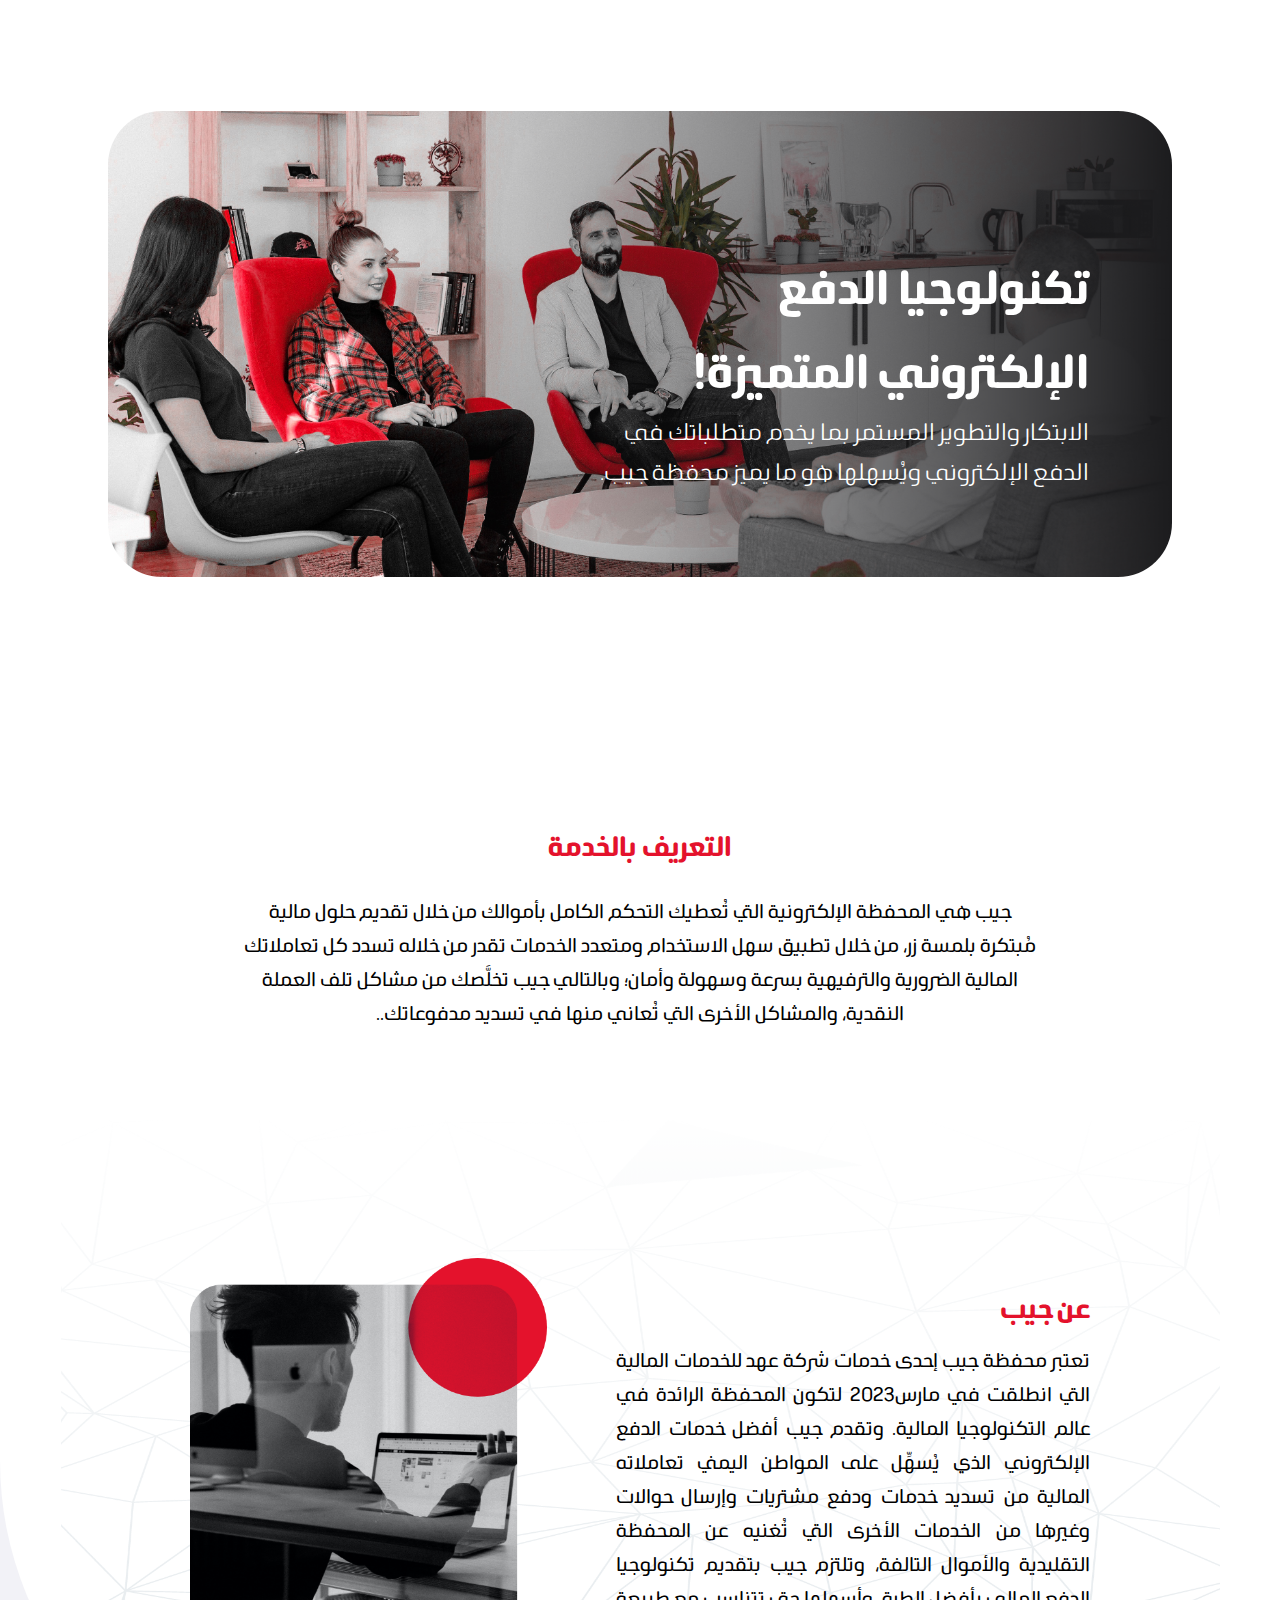
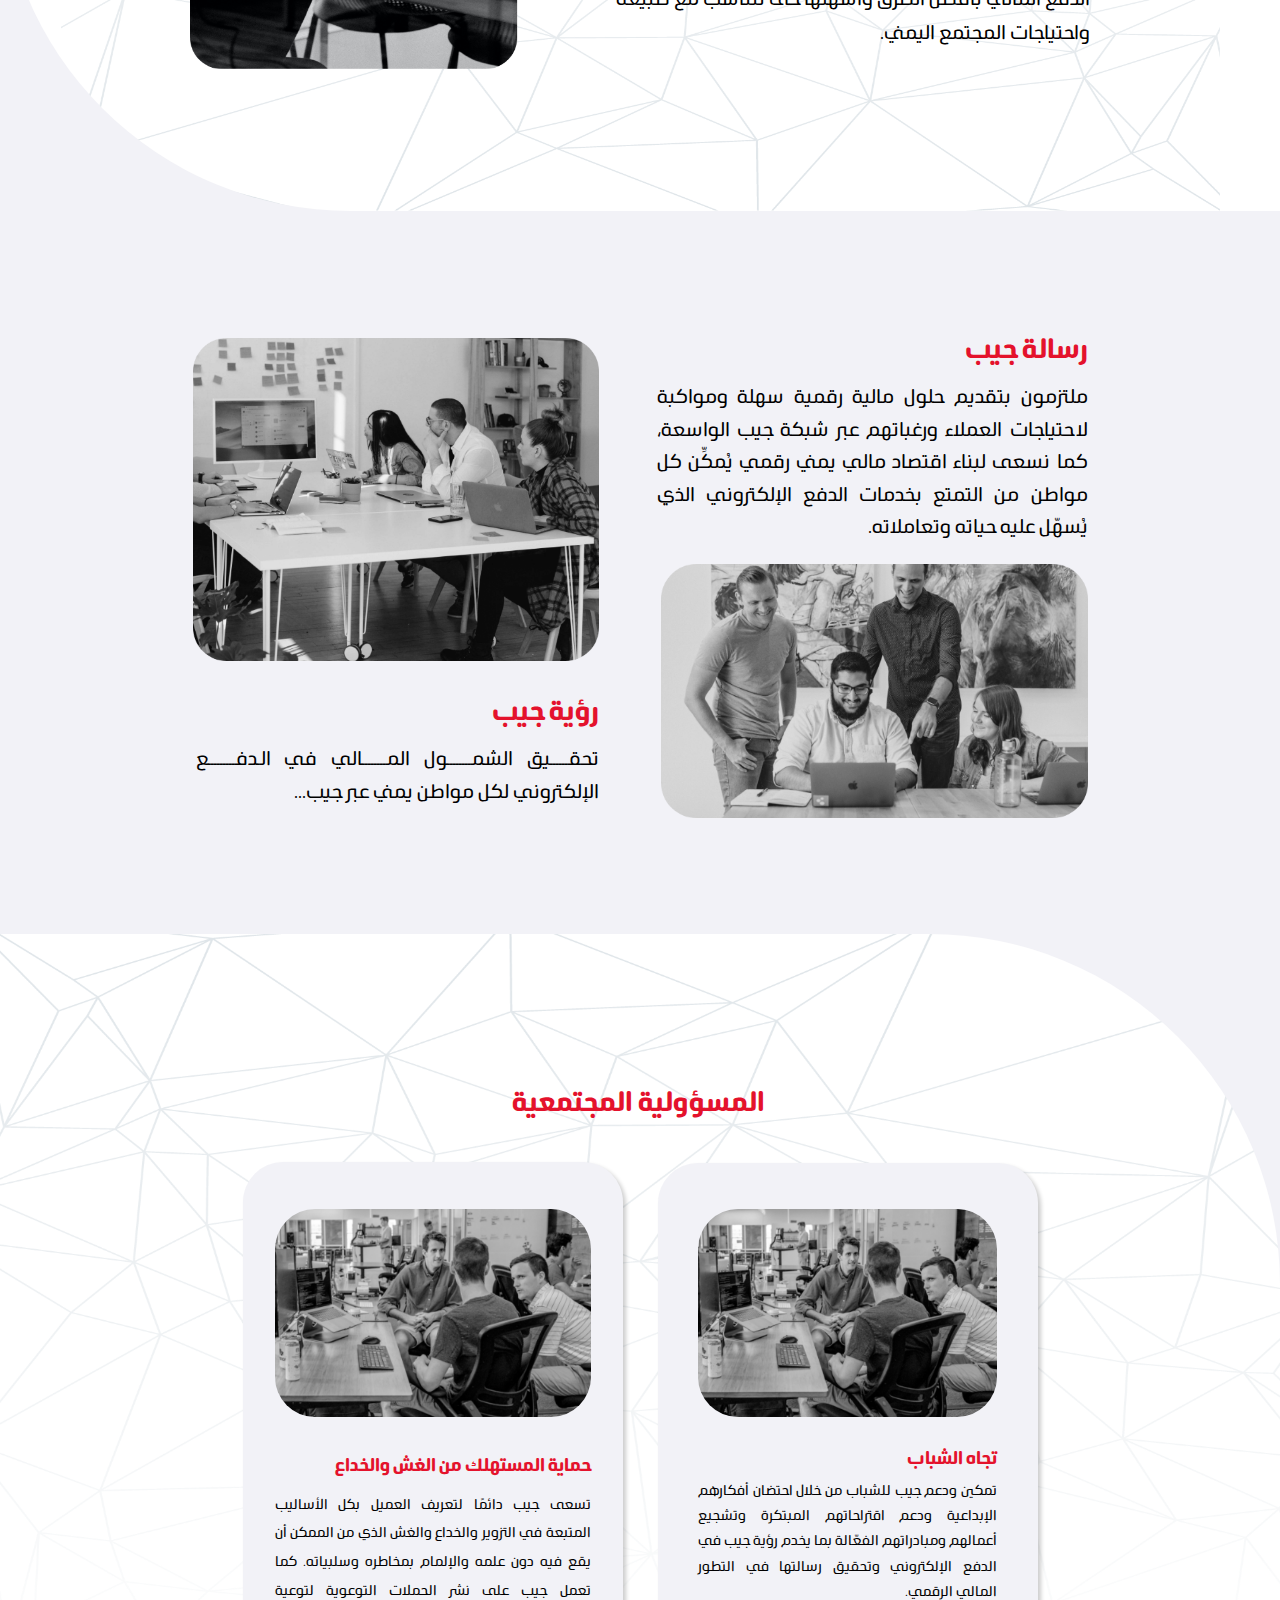
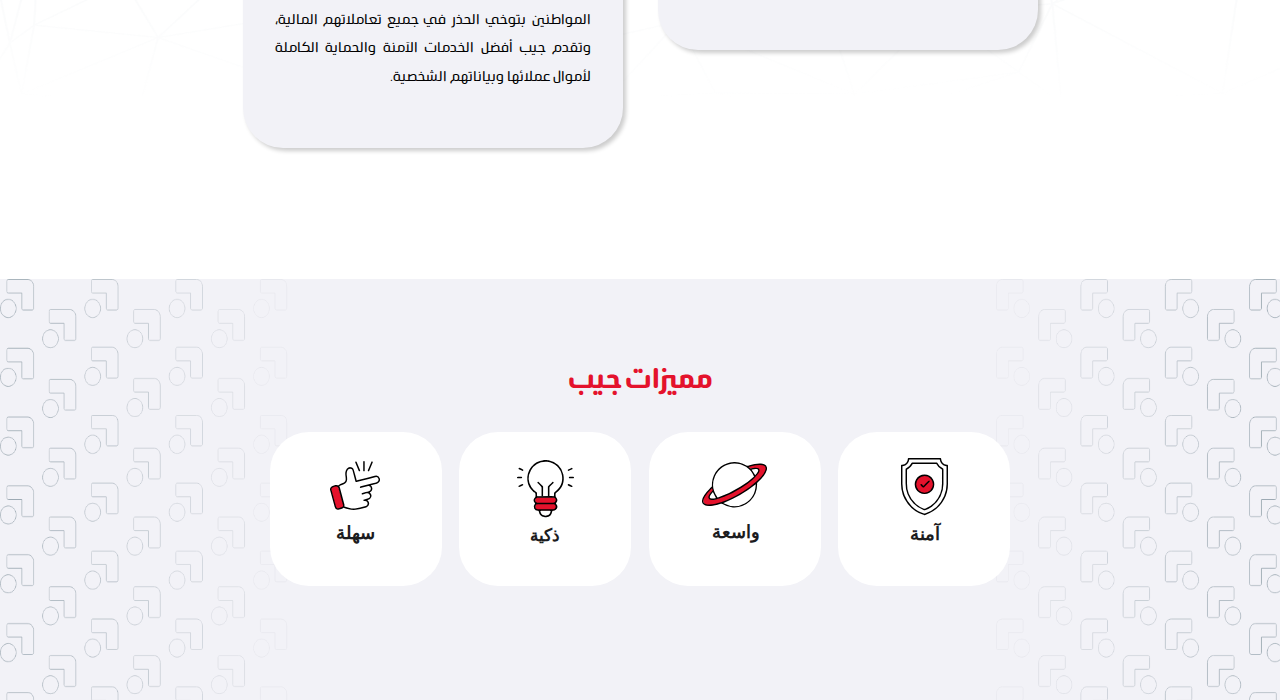
==== commit 54b80170: "91" ====
--- a/about.html
+++ b/about.html
@@ -56,7 +56,6 @@
                 <div class="section-four-message-image">
                     <img src="images/about/Mask Group 35.webp" onerror="this.src='images/about/Mask Group 35.avif'" alt="رسالة جيب">
                 </div>
-
             </div>
         </div>
         <div class="section-five" id="responseve">
--- a/css/about/about.css
+++ b/css/about/about.css
@@ -2228,7 +2228,7 @@
         align-items: center;
         justify-content: space-around;
         margin-left: 0;
-        box-shadow: 0px 0px 10px 2px #AEAEB2;
+        box-shadow: 3px 3px 4px rgba(0,0,0,.20);
     }
     .towards-youth img {
         width: 220px;
@@ -2265,7 +2265,7 @@
         align-content: center;
         align-items: center;
         margin-top: 5%;
-        box-shadow: 0px 0px 10px 2px #AEAEB2;
+        box-shadow: 3px 3px 4px rgba(0,0,0,.20);
         justify-content: space-around;
     }
     .consumer-protection img {
@@ -2603,7 +2603,7 @@
         align-content: center;
         align-items: center;
         margin-left: 0;
-        box-shadow: 0px 0px 10px 2px #AEAEB2;
+        box-shadow: 3px 3px 4px rgba(0,0,0,.20);
     }
     .towards-youth img {
         width: 299px;
@@ -2642,7 +2642,7 @@
         align-content: center;
         align-items: center;
         margin-top: 7.5%;
-        box-shadow: 0px 0px 10px 2px #AEAEB2;
+        box-shadow: 3px 3px 4px rgba(0,0,0,.20);
         margin-right: 35px;
         /* justify-content: space-around; */
     }
@@ -2699,7 +2699,7 @@
         font-family: myScoundFont;
         color: #E4122C;
         margin-bottom: 30px;
-        margin-top: 92px;
+        margin-top: -41px;
     }
     .card-one {
         display: flex;
@@ -2716,7 +2716,7 @@
         background-repeat: no-repeat;
         background-size: 46.71px 88.9px;
         width: 46.71px;
-        height: 88.9px;
+        height: 100.9px;
     }
     .card-two {
         display: flex;
@@ -2733,7 +2733,7 @@
         background-repeat: no-repeat;
         background-size: 65.36px 82.98px;
         width: 65.36px;
-        height: 82.98px;
+        height: 92.98px;
     }
     .card-three {
         display: flex;
@@ -2750,7 +2750,7 @@
         background-repeat: no-repeat;
         background-size: 57.23px 87.9px;
         width: 57.23px;
-        height: 87.9px;
+        height: 97.9px;
     }
     .card-four {
         display: flex;
@@ -2766,7 +2766,7 @@
         background-image: url('../../images/about/Group\ 6983.svg') !important;
         background-repeat: no-repeat;
         background-size: 49.87px 84.96px;
-        width: 49.87px;
-        height: 84.96px;
+        width: 50.95px;
+        height: 94.96px;
     }
 }